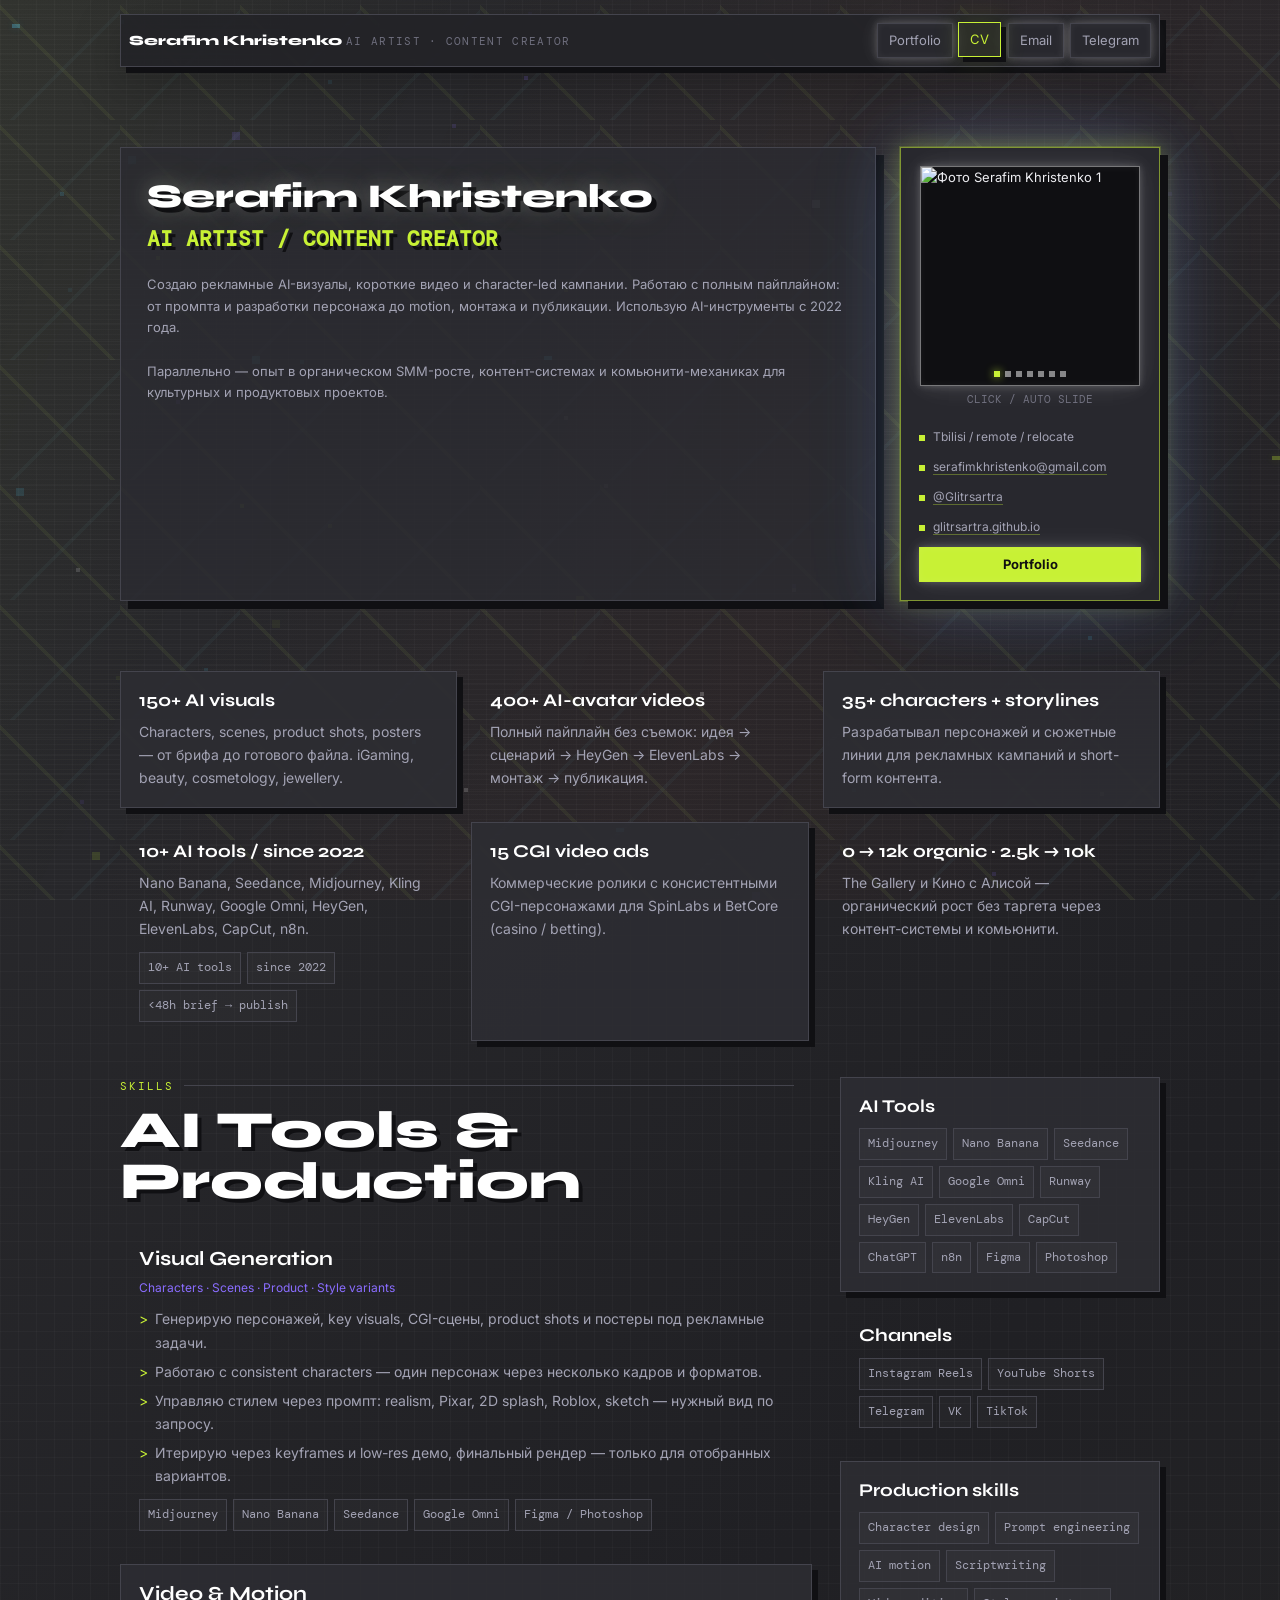
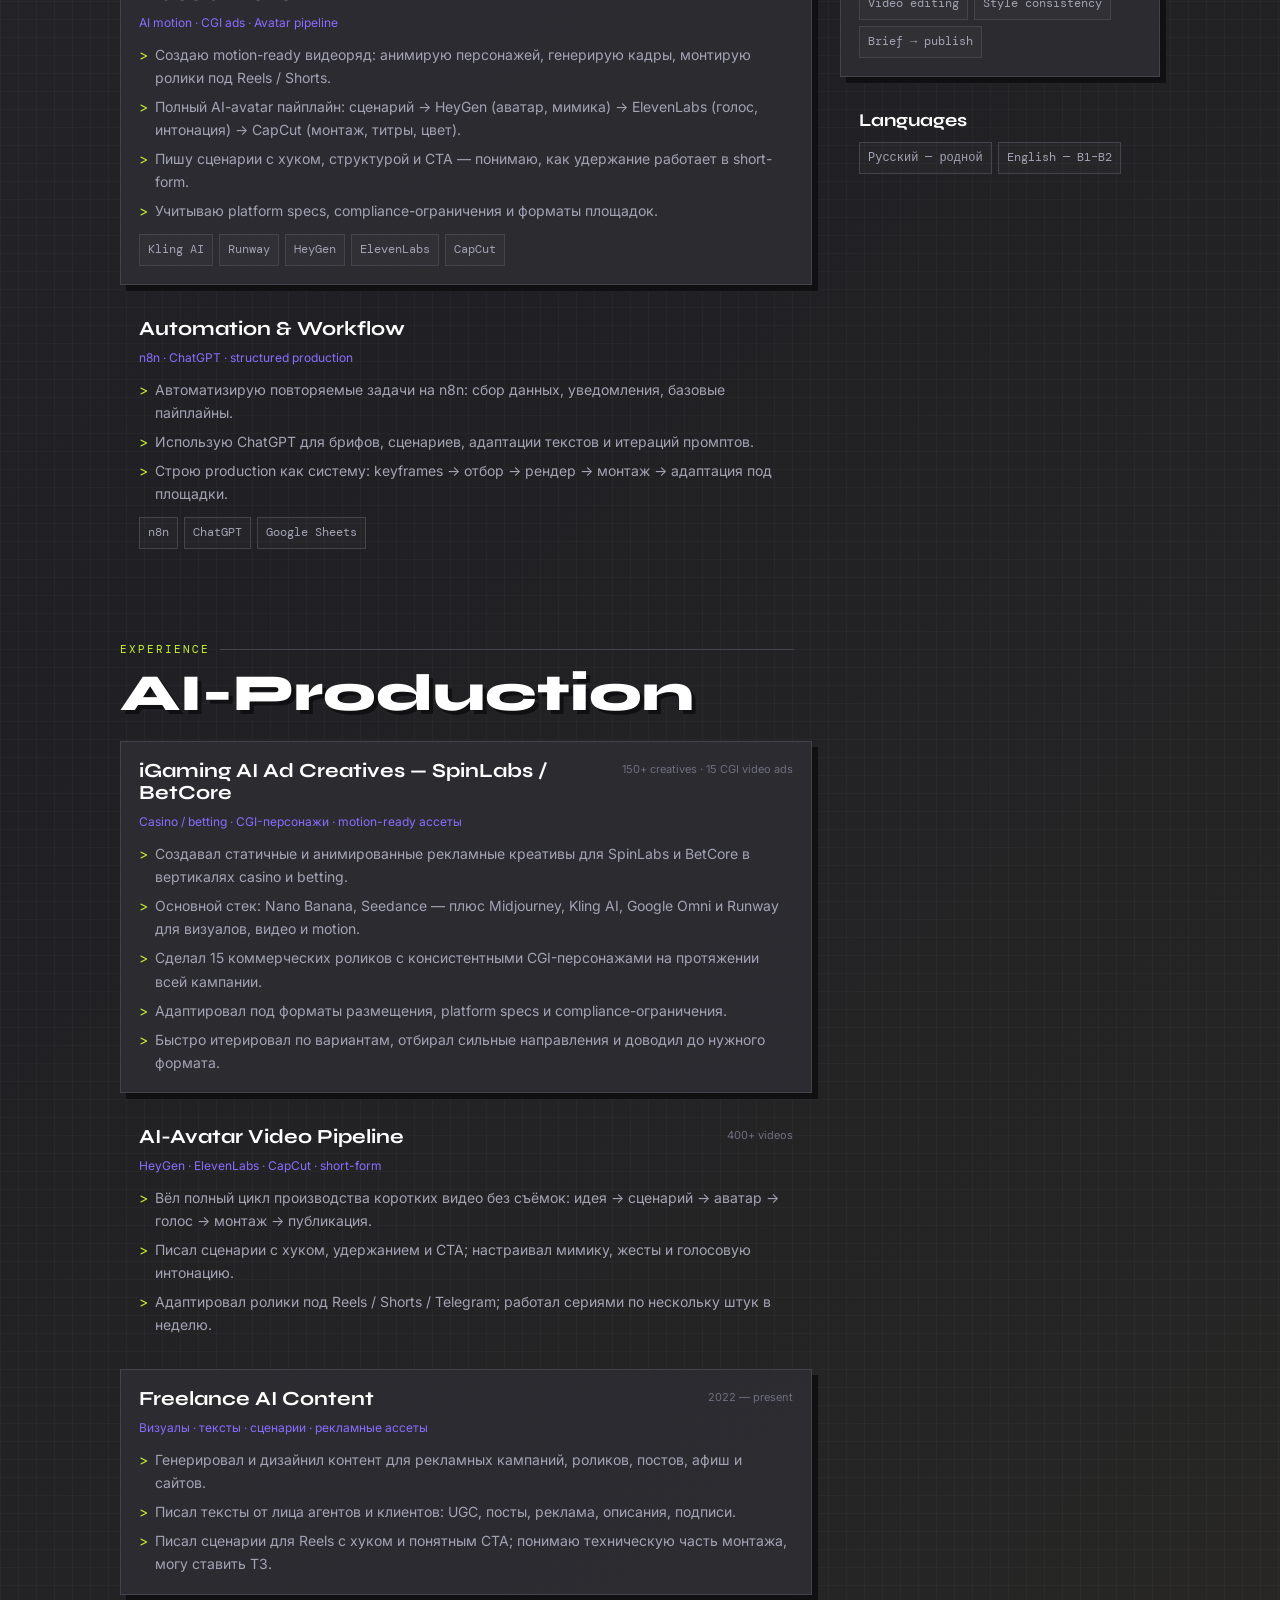
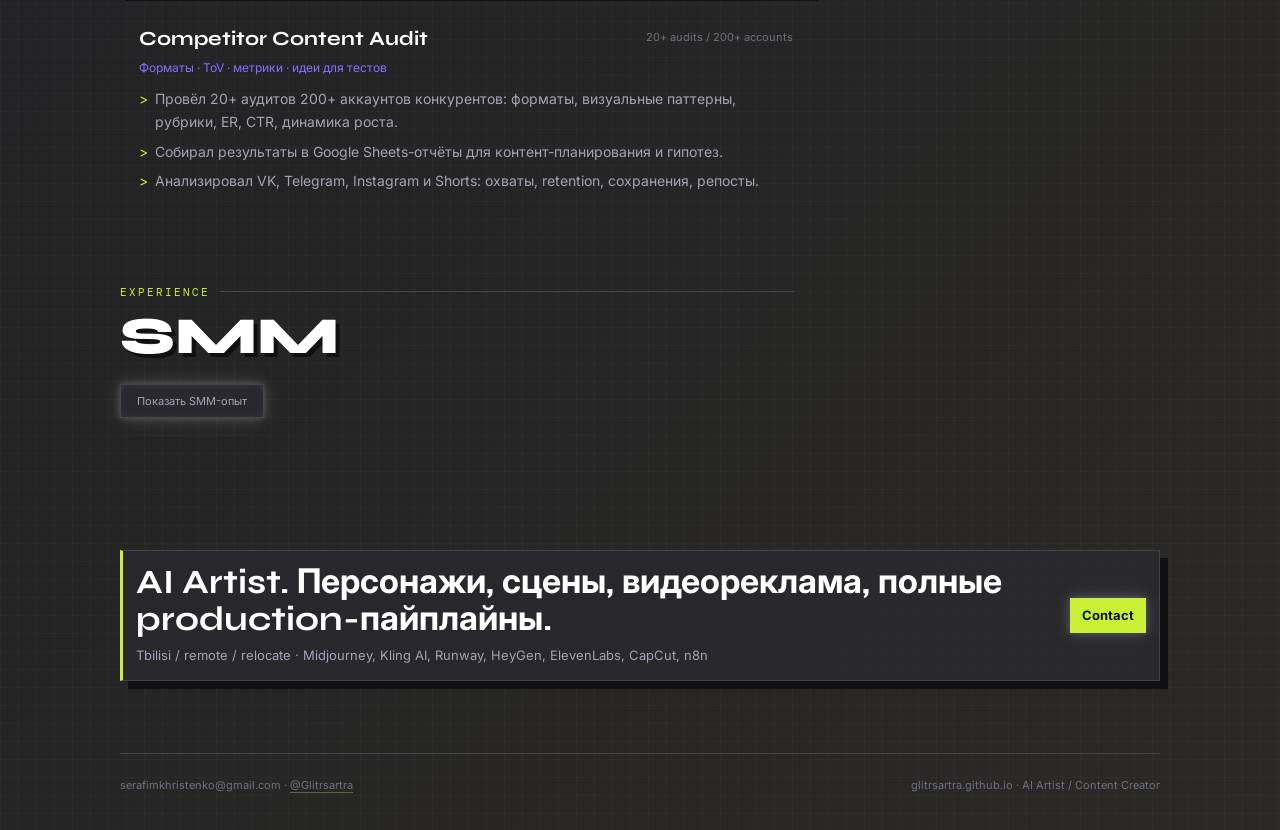
==== cv.html @ 5ac4917e "CV restructure: AI Artist first, AI skills block, production experience expanded, SMM in spoiler, si" ====
<!doctype html>
<html lang="ru">
<head>
  <meta charset="utf-8">
  <meta name="viewport" content="width=device-width, initial-scale=1">
  <title>Serafim Khristenko — AI Artist & Content Creator CV</title>
  <link rel="preconnect" href="https://fonts.googleapis.com">
  <link rel="preconnect" href="https://fonts.gstatic.com" crossorigin>
  <link href="https://fonts.googleapis.com/css2?family=DM+Mono:wght@400;500&family=Inter:wght@400;500;600;700&family=Syne:wght@700;800&display=swap" rel="stylesheet">
  <link rel="stylesheet" href="styles.css?v=ai-creative-gallery">
</head>
<body>
  <canvas class="pixel-canvas" aria-hidden="true"></canvas>

  <header class="topbar shell">
    <a class="brand" href="index.html?fresh=ai-creative-gallery" aria-label="Back to portfolio">
      <span class="brand-text">
        <span class="brand-name">Serafim Khristenko</span>
        <span class="brand-role">AI Artist · Content Creator</span>
      </span>
    </a>
    <nav class="nav" aria-label="Primary navigation">
      <a href="index.html?fresh=ai-creative-gallery">Portfolio</a>
      <a class="active" href="cv.html?fresh=ai-creative-gallery">CV</a>
      <a href="mailto:serafimkhristenko@gmail.com">Email</a>
      <a href="https://t.me/Glitrsartra">Telegram</a>
    </nav>
  </header>

  <main class="shell">

    <!-- HERO -->
    <section class="cv-hero">
      <div class="cv-title">
        <h1 class="glow-name" data-glow-name>Serafim Khristenko</h1>
        <h2 class="cv-role-heading">AI Artist / Content Creator</h2>
        <p>
          Создаю рекламные AI-визуалы, короткие видео и character-led кампании. Работаю с полным пайплайном: от промпта и разработки персонажа до motion, монтажа и публикации. Использую AI-инструменты с 2022 года.
        </p>
        <p>
          Параллельно — опыт в органическом SMM-росте, контент-системах и комьюнити-механиках для культурных и продуктовых проектов.
        </p>
      </div>
      <aside class="cv-contact">
        <div class="cv-photo-block">
          <div class="photo-slider cv-photo-slider" data-photo-slider aria-label="Фотографии Serafim Khristenko">
            <img class="active" src="assets/profile_photo_01.webp" alt="Фото Serafim Khristenko 1">
            <img src="assets/profile_photo_02.webp" alt="Фото Serafim Khristenko 2">
            <img src="assets/profile_photo_03.webp" alt="Фото Serafim Khristenko 3">
            <img src="assets/profile_photo_04.webp" alt="Фото Serafim Khristenko 4">
            <img src="assets/profile_photo_05.webp" alt="Фото Serafim Khristenko 5">
            <img src="assets/profile_photo_06.webp" alt="Фото Serafim Khristenko 6">
            <img src="assets/profile_photo_07.webp" alt="Фото Serafim Khristenko 7">
            <div class="photo-dots" aria-hidden="true">
              <button class="photo-dot active" type="button" aria-label="Фото 1"></button>
              <button class="photo-dot" type="button" aria-label="Фото 2"></button>
              <button class="photo-dot" type="button" aria-label="Фото 3"></button>
              <button class="photo-dot" type="button" aria-label="Фото 4"></button>
              <button class="photo-dot" type="button" aria-label="Фото 5"></button>
              <button class="photo-dot" type="button" aria-label="Фото 6"></button>
              <button class="photo-dot" type="button" aria-label="Фото 7"></button>
            </div>
          </div>
          <div class="photo-hint">click / auto slide</div>
        </div>
        <div class="contact-line">Tbilisi / remote / relocate</div>
        <div class="contact-line"><a href="mailto:serafimkhristenko@gmail.com">serafimkhristenko@gmail.com</a></div>
        <div class="contact-line"><a href="https://t.me/Glitrsartra">@Glitrsartra</a></div>
        <div class="contact-line"><a href="https://glitrsartra.github.io">glitrsartra.github.io</a></div>
        <a class="pixel-button primary" href="index.html?fresh=ai-creative-gallery">Portfolio</a>
      </aside>
    </section>

    <!-- METRICS GRID — переориентированы на production -->
    <section class="section">
      <div class="cv-grid">
        <div class="cv-card">
          <strong>150+ AI visuals</strong>
          <p>Characters, scenes, product shots, posters — от брифа до готового файла. iGaming, beauty, cosmetology, jewellery.</p>
        </div>
        <div class="cv-card cv-card--flat">
          <strong>400+ AI-avatar videos</strong>
          <p>Полный пайплайн без съемок: идея → сценарий → HeyGen → ElevenLabs → монтаж → публикация.</p>
        </div>
        <div class="cv-card">
          <strong>35+ characters + storylines</strong>
          <p>Разрабатывал персонажей и сюжетные линии для рекламных кампаний и short-form контента.</p>
        </div>
        <div class="cv-card cv-card--flat">
          <strong>10+ AI tools / since 2022</strong>
          <p>Nano Banana, Seedance, Midjourney, Kling AI, Runway, Google Omni, HeyGen, ElevenLabs, CapCut, n8n.</p>
          <div class="pill-list meme-chip-list">
            <span class="pill">10+ AI tools</span>
            <span class="pill">since 2022</span>
            <span class="pill">&lt;48h brief → publish</span>
          </div>
        </div>
        <div class="cv-card">
          <strong>15 CGI video ads</strong>
          <p>Коммерческие ролики с консистентными CGI-персонажами для SpinLabs и BetCore (casino / betting).</p>
        </div>
        <div class="cv-card cv-card--flat">
          <strong>0 → 12k organic · 2.5k → 10k</strong>
          <p>The Gallery и Кино с Алисой — органический рост без таргета через контент-системы и комьюнити.</p>
        </div>
      </div>
    </section>

    <div class="cv-layout">
      <div>

        <!-- ═══════════════════════════════════════
             AI SKILLS & TOOLS — первый блок
        ═══════════════════════════════════════ -->
        <section class="section" style="padding-top:0">
          <div class="section-head">
            <div>
              <div class="section-kicker section-kicker--large">Skills</div>
              <h2>AI Tools & Production</h2>
            </div>
          </div>
          <div class="experience-list">
            <article class="experience-item experience-item--flat">
              <div class="experience-top">
                <h3>Visual Generation</h3>
              </div>
              <div class="company">Characters · Scenes · Product · Style variants</div>
              <ul>
                <li>Генерирую персонажей, key visuals, CGI-сцены, product shots и постеры под рекламные задачи.</li>
                <li>Работаю с consistent characters — один персонаж через несколько кадров и форматов.</li>
                <li>Управляю стилем через промпт: realism, Pixar, 2D splash, Roblox, sketch — нужный вид по запросу.</li>
                <li>Итерирую через keyframes и low-res демо, финальный рендер — только для отобранных вариантов.</li>
              </ul>
              <div class="pill-list" style="margin-top:12px">
                <span class="pill">Midjourney</span>
                <span class="pill">Nano Banana</span>
                <span class="pill">Seedance</span>
                <span class="pill">Google Omni</span>
                <span class="pill">Figma / Photoshop</span>
              </div>
            </article>

            <article class="experience-item">
              <div class="experience-top">
                <h3>Video & Motion</h3>
              </div>
              <div class="company">AI motion · CGI ads · Avatar pipeline</div>
              <ul>
                <li>Создаю motion-ready видеоряд: анимирую персонажей, генерирую кадры, монтирую ролики под Reels / Shorts.</li>
                <li>Полный AI-avatar пайплайн: сценарий → HeyGen (аватар, мимика) → ElevenLabs (голос, интонация) → CapCut (монтаж, титры, цвет).</li>
                <li>Пишу сценарии с хуком, структурой и CTA — понимаю, как удержание работает в short-form.</li>
                <li>Учитываю platform specs, compliance-ограничения и форматы площадок.</li>
              </ul>
              <div class="pill-list" style="margin-top:12px">
                <span class="pill">Kling AI</span>
                <span class="pill">Runway</span>
                <span class="pill">HeyGen</span>
                <span class="pill">ElevenLabs</span>
                <span class="pill">CapCut</span>
              </div>
            </article>

            <article class="experience-item experience-item--flat">
              <div class="experience-top">
                <h3>Automation & Workflow</h3>
              </div>
              <div class="company">n8n · ChatGPT · structured production</div>
              <ul>
                <li>Автоматизирую повторяемые задачи на n8n: сбор данных, уведомления, базовые пайплайны.</li>
                <li>Использую ChatGPT для брифов, сценариев, адаптации текстов и итераций промптов.</li>
                <li>Строю production как систему: keyframes → отбор → рендер → монтаж → адаптация под площадки.</li>
              </ul>
              <div class="pill-list" style="margin-top:12px">
                <span class="pill">n8n</span>
                <span class="pill">ChatGPT</span>
                <span class="pill">Google Sheets</span>
              </div>
            </article>
          </div>
        </section>

        <!-- ═══════════════════════════════════════
             AI-PRODUCTION EXPERIENCE
        ═══════════════════════════════════════ -->
        <section class="section">
          <div class="section-head">
            <div>
              <div class="section-kicker section-kicker--large">Experience</div>
              <h2>AI-Production</h2>
            </div>
          </div>

          <div class="experience-list">
            <article class="experience-item">
              <div class="experience-top">
                <h3>iGaming AI Ad Creatives — SpinLabs / BetCore</h3>
                <span class="period">150+ creatives · 15 CGI video ads</span>
              </div>
              <div class="company">Casino / betting · CGI-персонажи · motion-ready ассеты</div>
              <ul>
                <li>Создавал статичные и анимированные рекламные креативы для SpinLabs и BetCore в вертикалях casino и betting.</li>
                <li>Основной стек: Nano Banana, Seedance — плюс Midjourney, Kling AI, Google Omni и Runway для визуалов, видео и motion.</li>
                <li>Сделал 15 коммерческих роликов с консистентными CGI-персонажами на протяжении всей кампании.</li>
                <li>Адаптировал под форматы размещения, platform specs и compliance-ограничения.</li>
                <li>Быстро итерировал по вариантам, отбирал сильные направления и доводил до нужного формата.</li>
              </ul>
            </article>

            <article class="experience-item experience-item--flat">
              <div class="experience-top">
                <h3>AI-Avatar Video Pipeline</h3>
                <span class="period">400+ videos</span>
              </div>
              <div class="company">HeyGen · ElevenLabs · CapCut · short-form</div>
              <ul>
                <li>Вёл полный цикл производства коротких видео без съёмок: идея → сценарий → аватар → голос → монтаж → публикация.</li>
                <li>Писал сценарии с хуком, удержанием и CTA; настраивал мимику, жесты и голосовую интонацию.</li>
                <li>Адаптировал ролики под Reels / Shorts / Telegram; работал сериями по нескольку штук в неделю.</li>
              </ul>
            </article>

            <article class="experience-item">
              <div class="experience-top">
                <h3>Freelance AI Content</h3>
                <span class="period">2022 — present</span>
              </div>
              <div class="company">Визуалы · тексты · сценарии · рекламные ассеты</div>
              <ul>
                <li>Генерировал и дизайнил контент для рекламных кампаний, роликов, постов, афиш и сайтов.</li>
                <li>Писал тексты от лица агентов и клиентов: UGC, посты, реклама, описания, подписи.</li>
                <li>Писал сценарии для Reels с хуком и понятным CTA; понимаю техническую часть монтажа, могу ставить ТЗ.</li>
              </ul>
            </article>

            <article class="experience-item experience-item--flat">
              <div class="experience-top">
                <h3>Competitor Content Audit</h3>
                <span class="period">20+ audits / 200+ accounts</span>
              </div>
              <div class="company">Форматы · ToV · метрики · идеи для тестов</div>
              <ul>
                <li>Провёл 20+ аудитов 200+ аккаунтов конкурентов: форматы, визуальные паттерны, рубрики, ER, CTR, динамика роста.</li>
                <li>Собирал результаты в Google Sheets-отчёты для контент-планирования и гипотез.</li>
                <li>Анализировал VK, Telegram, Instagram и Shorts: охваты, retention, сохранения, репосты.</li>
              </ul>
            </article>
          </div>
        </section>

        <!-- ═══════════════════════════════════════
             SMM EXPERIENCE — спойлер
        ═══════════════════════════════════════ -->
        <section class="section">
          <div class="section-head">
            <div>
              <div class="section-kicker section-kicker--large">Experience</div>
              <h2>SMM</h2>
            </div>
          </div>

          <div class="smm-spoiler" data-smm-spoiler>
            <div class="smm-spoiler-body" data-smm-body>
              <div class="experience-list">

                <article class="experience-item experience-item--flat">
                  <div class="experience-top">
                    <h3>The Gallery — Instagram SMM</h3>
                    <span class="period">2024–2026</span>
                  </div>
                  <div class="company">Independent media · artist-support platform</div>
                  <ul>
                    <li>Органический рост с 0 до 12 000 подписчиков; top posts 23k–47k просмотров.</li>
                    <li>Рубрики, open calls, коллаборации, монетизация через submissions, офлайн popup 400+ человек.</li>
                  </ul>
                </article>

                <article class="experience-item">
                  <div class="experience-top">
                    <h3>Кино с Алисой — Telegram + Instagram</h3>
                    <span class="period">2025–2026</span>
                  </div>
                  <div class="company">Online film club · cultural community</div>
                  <ul>
                    <li>Instagram x4: с 2,5k до 10k; коллаборации с «Сеанс», The Blueprint, Beat Film Festival.</li>
                    <li>Продажи 40–100 участников на каждый сезон; поддержка закрытого комьюнити.</li>
                  </ul>
                </article>

                <article class="experience-item experience-item--flat">
                  <div class="experience-top">
                    <h3>Pay Simple — Telegram / VK</h3>
                    <span class="period">2022–2025</span>
                  </div>
                  <div class="company">Subscription service · support communication</div>
                  <ul>
                    <li>1000+ новых пользователей за 3 месяца; упростил FAQ и путь пользователя.</li>
                    <li>Сценарии ответов, рассылки, единый ToV, чат-комьюнити.</li>
                  </ul>
                </article>

                <article class="experience-item">
                  <div class="experience-top">
                    <h3>Мемные паблики — VK / Telegram</h3>
                    <span class="period">2019–2025</span>
                  </div>
                  <div class="company">Editorial meme communities · включая «годнотент»</div>
                  <ul>
                    <li>~10k–30k суммарной аудитории; мониторинг 100+ каналов ежедневно.</li>
                    <li>Вирусные форматы, быстрые инфоповоды, репостная логика.</li>
                  </ul>
                </article>

              </div>
            </div>
            <button class="smm-spoiler-toggle pixel-button" data-smm-toggle aria-expanded="false">Показать SMM-опыт</button>
          </div>
        </section>

      </div>

      <!-- SIDEBAR -->
      <aside class="side-stack">

        <section class="cv-card">
          <strong>AI Tools</strong>
          <div class="pill-list" style="margin-top:12px">
            <span class="pill">Midjourney</span>
            <span class="pill">Nano Banana</span>
            <span class="pill">Seedance</span>
            <span class="pill">Kling AI</span>
            <span class="pill">Google Omni</span>
            <span class="pill">Runway</span>
            <span class="pill">HeyGen</span>
            <span class="pill">ElevenLabs</span>
            <span class="pill">CapCut</span>
            <span class="pill">ChatGPT</span>
            <span class="pill">n8n</span>
            <span class="pill">Figma</span>
            <span class="pill">Photoshop</span>
          </div>
        </section>

        <section class="cv-card cv-card--flat">
          <strong>Channels</strong>
          <div class="pill-list" style="margin-top:12px">
            <span class="pill">Instagram Reels</span>
            <span class="pill">YouTube Shorts</span>
            <span class="pill">Telegram</span>
            <span class="pill">VK</span>
            <span class="pill">TikTok</span>
          </div>
        </section>

        <section class="cv-card">
          <strong>Production skills</strong>
          <div class="pill-list" style="margin-top:12px">
            <span class="pill">Character design</span>
            <span class="pill">Prompt engineering</span>
            <span class="pill">AI motion</span>
            <span class="pill">Scriptwriting</span>
            <span class="pill">Video editing</span>
            <span class="pill">Style consistency</span>
            <span class="pill">Brief → publish</span>
          </div>
        </section>

        <section class="cv-card cv-card--flat">
          <strong>Languages</strong>
          <div class="pill-list" style="margin-top:12px">
            <span class="pill">Русский — родной</span>
            <span class="pill">English — B1–B2</span>
          </div>
        </section>

      </aside>
    </div>

    <section class="cta-band">
      <div>
        <strong>AI Artist. Персонажи, сцены, видеореклама, полные production-пайплайны.</strong>
        <span>Tbilisi / remote / relocate · Midjourney, Kling AI, Runway, HeyGen, ElevenLabs, CapCut, n8n</span>
      </div>
      <a class="pixel-button primary" href="mailto:serafimkhristenko@gmail.com">Contact</a>
    </section>
  </main>

  <footer class="footer shell">
    <span>serafimkhristenko@gmail.com · <a href="https://t.me/Glitrsartra">@Glitrsartra</a></span>
    <span>glitrsartra.github.io · AI Artist / Content Creator</span>
  </footer>

  <script src="portfolio.js?v=ai-creative-gallery"></script>
  <script src="element-picker.js?v=1"></script>
</body>
</html>
---- styles.css ----
:root {
  --bg: #262629;
  --bg-deep: #17171a;
  --surface: #303035;
  --surface-2: #28282e;
  --surface-3: #202024;
  --line: #44444d;
  --line-soft: rgba(255, 255, 255, 0.09);
  --text: #ededf1;
  --muted: #a3a3b4;
  --quiet: #6f6f7e;
  --acid: #c8f135;
  --violet: #8a6dff;
  --coral: #ff654a;
  --cyan: #58d7ff;
  --amber: #ffd166;
  --shadow: #101013;
  --cursor-pixel: url("assets/cursor-user-stretched.webp") 1 1, auto;
  --cursor-pixel-active: url("assets/cursor-user-stretched-active.png?v=green-hover") 4 5, pointer;
}

* {
  box-sizing: border-box;
}

html {
  scroll-behavior: smooth;
  cursor: var(--cursor-pixel);
}

body {
  margin: 0;
  min-height: 100vh;
  background:
    linear-gradient(90deg, rgba(255, 255, 255, 0.025) 1px, transparent 1px) 0 0 / 18px 18px,
    linear-gradient(0deg, rgba(255, 255, 255, 0.022) 1px, transparent 1px) 0 0 / 18px 18px,
    linear-gradient(135deg, #2c2c2f 0%, #202024 44%, #2a2926 100%);
  color: var(--text);
  font-family: Inter, system-ui, sans-serif;
  font-size: 14px;
  line-height: 1.65;
  overflow-x: hidden;
  cursor: var(--cursor-pixel);
}

body::before {
  content: "";
  position: fixed;
  inset: 0;
  z-index: -2;
  pointer-events: none;
  background:
    repeating-linear-gradient(0deg, rgba(255,255,255,0.018) 0 1px, transparent 1px 5px),
    linear-gradient(115deg, rgba(200, 241, 53, 0.04), transparent 28%, rgba(255, 101, 74, 0.035) 62%, transparent);
}

body::after {
  content: "";
  position: fixed;
  inset: 0;
  z-index: -1;
  pointer-events: none;
  opacity: 0.34;
  background-image:
    linear-gradient(45deg, transparent 0 46%, rgba(200,241,53,.16) 46% 48%, transparent 48% 100%),
    linear-gradient(-45deg, transparent 0 44%, rgba(88,215,255,.1) 44% 46%, transparent 46% 100%);
  background-size: 120px 120px;
  mix-blend-mode: screen;
}

a {
  color: inherit;
}

button,
a {
  -webkit-tap-highlight-color: transparent;
  cursor: var(--cursor-pixel);
}

button {
  font: inherit;
}

img {
  display: block;
  max-width: 100%;
}

.media-placeholder,
.fan-placeholder,
.work-placeholder,
.project-placeholder,
.lightbox-placeholder {
  display: block;
  position: relative;
  width: 100%;
  height: 100%;
  min-height: inherit;
  overflow: hidden;
  background:
    linear-gradient(90deg, rgba(255, 255, 255, 0.055) 1px, transparent 1px) 0 0 / 18px 18px,
    linear-gradient(0deg, rgba(255, 255, 255, 0.045) 1px, transparent 1px) 0 0 / 18px 18px,
    linear-gradient(135deg, #82828b 0%, #5e5e67 48%, #44444d 100%);
  box-shadow: inset 0 0 0 1px rgba(255, 255, 255, 0.08);
}

.media-placeholder::after,
.fan-placeholder::after,
.work-placeholder::after,
.project-placeholder::after,
.lightbox-placeholder::after {
  content: "";
  position: absolute;
  inset: 0;
  background:
    linear-gradient(135deg, rgba(255, 255, 255, 0.16), transparent 36%),
    repeating-linear-gradient(0deg, transparent 0 6px, rgba(0, 0, 0, 0.08) 6px 7px);
  mix-blend-mode: overlay;
}

.pixel-canvas {
  position: fixed;
  inset: 0;
  z-index: 0;
  opacity: 0.4;
  pointer-events: none;
  image-rendering: pixelated;
}

.topbar,
main,
.footer {
  position: relative;
  z-index: 1;
}

.shell {
  width: min(1180px, calc(100% - 32px));
  margin: 0 auto;
}

.topbar {
  position: sticky;
  top: 10px;
  z-index: 30;
  display: grid;
  grid-template-columns: 1fr auto;
  align-items: center;
  gap: 18px;
  margin: 14px auto 0;
  padding: 10px;
  background: rgba(35, 35, 39, 0.88);
  border: 1px solid var(--line);
  box-shadow: 6px 6px 0 var(--shadow), 0 18px 50px rgba(0, 0, 0, 0.22);
  backdrop-filter: blur(18px);
}

.brand {
  display: flex;
  align-items: center;
  gap: 12px;
  min-width: 0;
  text-decoration: none;
}

.brand-mark {
  width: 28px;
  height: 28px;
  flex: 0 0 auto;
  background:
    linear-gradient(90deg, var(--acid) 0 33%, transparent 33% 66%, var(--coral) 66%),
    linear-gradient(0deg, transparent 0 33%, var(--cyan) 33% 66%, transparent 66%);
  border: 1px solid #0e0e10;
  box-shadow: 4px 4px 0 #0e0e10;
  image-rendering: pixelated;
}

.brand-text {
  min-width: 0;
}

.brand-name {
  position: relative;
  color: #fff;
  font-family: "Syne", Inter, system-ui, sans-serif;
  font-size: 15px;
  font-weight: 800;
  line-height: 1.1;
  overflow: visible;
  text-overflow: ellipsis;
  white-space: nowrap;
  transition: color 220ms ease, text-shadow 220ms ease;
}

.brand-name::after {
  content: "";
  position: absolute;
  left: 0;
  bottom: -2px;
  width: 100%;
  height: 1px;
  background: var(--acid);
  transform: scaleX(0);
  transform-origin: left;
  transition: transform 300ms cubic-bezier(0.22, 1, 0.36, 1);
}

.brand:hover .brand-name {
  color: var(--acid);
  text-shadow: 0 0 18px rgba(200, 241, 53, 0.5), 0 0 44px rgba(200, 241, 53, 0.2);
}

.brand:hover .brand-name::after {
  transform: scaleX(1);
}

.brand:hover .brand-role {
  color: rgba(200, 241, 53, 0.5);
}

.brand-role {
  color: var(--quiet);
  font-family: "DM Mono", "SFMono-Regular", Consolas, monospace;
  font-size: 11px;
  letter-spacing: 0.12em;
  text-transform: uppercase;
  overflow: hidden;
  text-overflow: ellipsis;
  white-space: nowrap;
  transition: color 220ms ease;
}

.nav {
  display: flex;
  justify-content: flex-end;
  flex-wrap: wrap;
  gap: 6px;
}

.nav a,
.pixel-button {
  display: inline-flex;
  align-items: center;
  justify-content: center;
  min-height: 34px;
  padding: 8px 13px;
  color: var(--muted);
  background: var(--surface-2);
  border: 1px solid var(--line);
  border-radius: 0;
  box-shadow: 3px 3px 0 var(--shadow);
  text-decoration: none;
  cursor: pointer;
  transition: transform 160ms ease, color 160ms ease, border-color 160ms ease, background 160ms ease, box-shadow 160ms ease;
}

.nav a:hover,
.pixel-button:hover,
.nav a.active {
  color: var(--acid);
  border-color: var(--acid);
  background: rgba(200, 241, 53, 0.06);
  transform: translate(-1px, -1px);
  box-shadow: 5px 5px 0 var(--shadow), 0 0 28px rgba(200, 241, 53, 0.14);
}

.hero {
  display: grid;
  grid-template-columns: minmax(0, 0.92fr) minmax(420px, 1.08fr);
  gap: 28px;
  align-items: stretch;
  min-height: calc(100vh - 92px);
  padding: 58px 0 34px;
}

.hero-copy {
  display: flex;
  flex-direction: column;
  justify-content: space-between;
  gap: 26px;
  min-width: 0;
}

.tagline {
  display: inline-flex;
  width: fit-content;
  align-items: center;
  gap: 8px;
  margin-bottom: 18px;
  padding: 4px 10px;
  color: var(--acid);
  border: 1px solid var(--acid);
  box-shadow: 3px 3px 0 rgba(0, 0, 0, 0.35);
  font-family: "DM Mono", "SFMono-Regular", Consolas, monospace;
  font-size: 11px;
  letter-spacing: 0.16em;
  text-transform: uppercase;
}

.tagline::before {
  content: "";
  width: 6px;
  height: 6px;
  background: currentColor;
  box-shadow: 8px 0 0 var(--coral), 16px 0 0 var(--cyan);
}

h1,
h2,
h3 {
  margin: 0;
  font-family: "Syne", Inter, system-ui, sans-serif;
  color: #fff;
  line-height: 0.98;
  letter-spacing: 0;
}

h1 {
  max-width: 680px;
  font-size: clamp(48px, 6.2vw, 88px);
  font-weight: 800;
  text-shadow: 5px 5px 0 #0f0f12, 0 0 44px rgba(200, 241, 53, 0.1);
}

.hero-profile {
  display: flex;
  align-items: flex-start;
  margin-bottom: 24px;
}

.hero-profile-photo {
  width: 96px;
  height: 96px;
  object-fit: cover;
  object-position: center top;
  border: 2px solid var(--line);
  box-shadow: 4px 4px 0 var(--shadow);
  flex: 0 0 auto;
  filter: grayscale(15%);
}

.hero-copy p {
  max-width: 610px;
  margin: 20px 0 0;
  color: var(--muted);
  font-size: 14px;
}

.hero-actions {
  display: flex;
  flex-wrap: wrap;
  gap: 10px;
  margin-top: 36px;
}

.pixel-button.primary {
  color: #111;
  background: var(--acid);
  border-color: var(--acid);
  font-weight: 700;
}

.pixel-button.primary:hover {
  color: #111;
  background: #d6ff49;
}

.metrics {
  display: grid;
  grid-template-columns: repeat(4, minmax(0, 1fr));
  gap: 1px;
  border: 1px solid var(--line);
  background: var(--line);
  box-shadow: 6px 6px 0 var(--shadow);
}

.metric {
  min-width: 0;
  padding: 15px 12px;
  background: var(--surface-2);
}

.metric-value {
  display: block;
  color: var(--acid);
  font-family: "DM Mono", "SFMono-Regular", Consolas, monospace;
  font-size: clamp(28px, 4.5vw, 34px);
  font-weight: 500;
  line-height: 1;
}

.metric-label {
  display: block;
  margin-top: 7px;
  color: var(--quiet);
  font-family: "DM Mono", "SFMono-Regular", Consolas, monospace;
  font-size: 11px;
  letter-spacing: 0.1em;
  text-transform: uppercase;
}

.hero-panel {
  position: relative;
  display: grid;
  min-width: 0;
  background: var(--surface);
  border: 1px solid var(--line);
  box-shadow: 10px 10px 0 var(--shadow), 0 0 70px rgba(138, 109, 255, 0.11);
  transform: perspective(900px) rotateY(-3deg) rotateX(1.5deg);
}

.hero-panel::before {
  content: "";
  position: absolute;
  inset: 10px -10px -10px 10px;
  z-index: -1;
  border-right: 1px solid #111;
  border-bottom: 1px solid #111;
  background:
    linear-gradient(135deg, rgba(200, 241, 53, 0.22), rgba(88, 215, 255, 0.08) 42%, rgba(255, 101, 74, 0.18));
}

.hero-panel .media-placeholder {
  width: 100%;
  height: 100%;
  min-height: 430px;
}

.hero-collage {
  position: relative;
  display: grid;
  grid-template-columns: repeat(6, minmax(0, 1fr));
  grid-auto-rows: 46px;
  gap: 8px;
  align-content: start;
  width: 100%;
  min-height: 540px;
  padding: 10px 10px 112px;
  overflow: hidden;
  isolation: isolate;
  background:
    radial-gradient(circle at 16% 18%, rgba(200, 241, 53, 0.24), transparent 26%),
    radial-gradient(circle at 80% 12%, rgba(88, 215, 255, 0.2), transparent 28%),
    radial-gradient(circle at 70% 78%, rgba(255, 101, 74, 0.22), transparent 28%),
    linear-gradient(135deg, #17171b 0%, #22222a 52%, #101015 100%);
}

.hero-collage::before {
  content: "";
  position: absolute;
  inset: 0;
  z-index: 20;
  pointer-events: none;
  background:
    linear-gradient(90deg, rgba(255, 255, 255, 0.08) 1px, transparent 1px) 0 0 / 22px 22px,
    linear-gradient(0deg, rgba(255, 255, 255, 0.055) 1px, transparent 1px) 0 0 / 22px 22px,
    repeating-linear-gradient(0deg, rgba(255, 255, 255, 0.05) 0 1px, transparent 1px 5px);
  mix-blend-mode: screen;
  opacity: 0.52;
}

.hero-collage::after {
  content: "";
  position: absolute;
  inset: 40% 0 0;
  z-index: 19;
  pointer-events: none;
  background: linear-gradient(180deg, transparent, rgba(10, 10, 12, 0.78));
}

.hero-collage-item {
  --tilt: rotate(0deg);
  position: relative;
  z-index: 2;
  width: auto;
  height: auto;
  min-width: 0;
  min-height: 0;
  padding: 0;
  overflow: hidden;
  color: inherit;
  background: var(--surface-2);
  border: 1px solid var(--line);
  border-radius: 6px;
  box-shadow: 7px 7px 0 rgba(0, 0, 0, 0.55), 0 0 34px rgba(255, 255, 255, 0.08);
  cursor: zoom-in;
  transform: var(--tilt);
  transform-origin: center;
  transition: transform 180ms ease, box-shadow 180ms ease, z-index 180ms ease;
}

.hero-collage-item:hover,
.hero-collage-item:focus-visible {
  z-index: 30;
  box-shadow: 10px 10px 0 rgba(0, 0, 0, 0.6), 0 0 44px rgba(255, 255, 255, 0.16);
  transform: var(--tilt) translateY(-4px) scale(1.03);
}

.hero-collage-item:focus-visible {
  outline: 2px solid var(--acid);
  outline-offset: 3px;
}

.hero-collage-item img {
  width: 100%;
  height: 100%;
  object-fit: cover;
  filter: saturate(1.08) contrast(1.04);
}

.hero-board-a {
  --tilt: rotate(-4deg);
  grid-column: span 2;
  grid-row: span 3;
  z-index: 1;
  align-self: start;
  justify-self: center;
  width: 310px;
  aspect-ratio: 1031 / 1280;
  background: #111317;
}

.hero-board-a img {
  object-fit: contain;
}

.hero-board-b {
  --tilt: rotate(2deg);
  grid-column: span 2;
  grid-row: span 3;
  z-index: 1;
  translate: -20px 0;
}

.hero-board-c {
  --tilt: rotate(-2deg);
  grid-column: span 1;
  grid-row: span 2;
  z-index: 13;
  align-self: start;
  justify-self: center;
  width: 176px;
  aspect-ratio: 859 / 1280;
  background: #111317;
  translate: -42px -8px;
}

.hero-board-d {
  --tilt: rotate(3deg);
  grid-column: span 1;
  grid-row: span 2;
  z-index: 14;
  align-self: start;
  justify-self: center;
  width: 176px;
  aspect-ratio: 964 / 1280;
  background: #111317;
  translate: -8px 16px;
}

.hero-board-c img,
.hero-board-d img {
  object-fit: contain;
}

.hero-board-e {
  --tilt: rotate(-1deg);
  grid-column: span 1;
  grid-row: span 2;
  z-index: 12;
  align-self: center;
  justify-self: center;
  width: 180px;
  aspect-ratio: 1031 / 1280;
  background: #111317;
  translate: -230px 230px;
}

.hero-board-e img {
  object-fit: contain;
}

.hero-board-f {
  --tilt: rotate(4deg);
  grid-column: span 1;
  grid-row: span 2;
  z-index: 13;
  align-self: start;
  justify-self: center;
  width: 184px;
  aspect-ratio: 1;
  background: #111317;
  translate: -230px 230px;
}

.hero-board-f img {
  object-fit: contain;
}

.hero-board-g {
  --tilt: rotate(-3deg);
  grid-column: span 2;
  grid-row: span 2;
  z-index: 20;
  align-self: center;
  justify-self: center;
  width: 64%;
  aspect-ratio: 859 / 1280;
  background: #111317;
}

.hero-board-g img {
  object-fit: contain;
}

.hero-board-h {
  --tilt: rotate(2deg);
  grid-column: span 1;
  grid-row: span 2;
}

.hero-board-i {
  --tilt: rotate(-2deg);
  grid-column: span 2;
  grid-row: span 2;
  z-index: 15;
  translate: -10px 0;
}

.hero-board-j,
.hero-board-k,
.hero-board-l,
.hero-board-m,
.hero-board-n,
.hero-board-o,
.hero-board-p,
.hero-board-q,
.hero-board-r {
  grid-column: span 1;
  grid-row: span 2;
}

.hero-board-j {
  --tilt: rotate(3deg);
}

.hero-board-k {
  --tilt: rotate(-4deg);
  translate: -40px 30px;
}

.hero-board-l {
  --tilt: rotate(2deg);
  grid-column: span 2;
}

.hero-board-m {
  --tilt: rotate(-1deg);
}

.hero-board-n {
  --tilt: rotate(4deg);
}

.hero-board-o {
  --tilt: rotate(-3deg);
}

.hero-board-p {
  --tilt: rotate(2deg);
}

.hero-board-q {
  --tilt: rotate(-2deg);
}

.hero-board-r {
  --tilt: rotate(3deg);
}

.hero-board-s,
.hero-board-t,
.hero-board-u,
.hero-board-v,
.hero-board-w,
.hero-board-x,
.hero-board-y,
.hero-board-z,
.hero-board-aa,
.hero-board-ab {
  z-index: 8;
}

.hero-board-s {
  --tilt: rotate(-7deg);
  grid-column: 1 / span 2;
  grid-row: 6 / span 4;
  margin: -12px 18px 18px -12px;
}

.hero-board-t {
  --tilt: rotate(5deg);
  grid-column: 4 / span 3;
  grid-row: 5 / span 3;
  margin: 18px -18px -4px 18px;
  z-index: 7;
}

.hero-board-u {
  --tilt: rotate(-4deg);
  grid-column: 3 / span 2;
  grid-row: 8 / span 3;
  margin: -16px 8px 8px -8px;
  z-index: 9;
  translate: 0 100px;
}

.hero-board-v {
  --tilt: rotate(6deg);
  grid-column: 5 / span 2;
  grid-row: 8 / span 3;
  margin: -18px -8px 12px 24px;
  z-index: 10;
}

.hero-board-w {
  --tilt: rotate(-3deg);
  grid-column: 2 / span 2;
  grid-row: 4 / span 3;
  margin: -38px 10px -16px 20px;
  z-index: 11;
}

.hero-board-x {
  --tilt: rotate(4deg);
  grid-column: 1 / span 1;
  grid-row: 10 / span 2;
  margin: -10px 0 16px 8px;
  z-index: 12;
}

.hero-board-y {
  --tilt: rotate(-5deg);
  grid-column: 4 / span 1;
  grid-row: 10 / span 2;
  margin: -12px -6px 20px 6px;
  z-index: 12;
  translate: -290px -30px;
}

.hero-board-z {
  --tilt: rotate(3deg);
  grid-column: 5 / span 1;
  grid-row: 10 / span 2;
  margin: 4px -8px 10px -2px;
  z-index: 12;
  translate: 0 20px;
}

.hero-board-aa {
  --tilt: rotate(-2deg);
  grid-column: 6 / span 1;
  grid-row: 10 / span 2;
  margin: -16px -10px 18px 0;
  z-index: 13;
}

.hero-board-ab {
  --tilt: rotate(4deg);
  grid-column: 5 / span 2;
  grid-row: 10 / span 3;
  margin: 12px -18px -18px 12px;
  z-index: 14;
  translate: 0 80px;
}

.hero-board-ai {
  --tilt: rotate(-3deg);
  grid-column: 5 / span 2;
  grid-row: 6 / span 3;
  margin: -8px -12px 12px 8px;
  z-index: 9;
}

.hero-board-aj {
  --tilt: rotate(4deg);
  grid-column: 5 / span 2;
  grid-row: 6 / span 3;
  margin: 18px -18px -12px 18px;
  z-index: 10;
}

.hero-board-ak {
  --tilt: rotate(-2deg);
  grid-column: 6 / span 1;
  grid-row: 7 / span 2;
  margin: -10px -8px 8px 4px;
  z-index: 11;
}

.hero-board-al {
  --tilt: rotate(3deg);
  grid-column: 5 / span 1;
  grid-row: 8 / span 2;
  margin: -6px 8px 10px -10px;
  z-index: 10;
}

.hero-cover-a {
  --tilt: rotate(-4deg);
  left: 4%;
  top: 6%;
  z-index: 4;
  width: 38%;
  height: 58%;
}

.hero-cover-b {
  --tilt: rotate(3deg);
  right: 5%;
  top: 5%;
  z-index: 5;
  width: 42%;
  height: 25%;
}

.hero-cover-c {
  --tilt: rotate(-2deg);
  right: 4%;
  top: 24%;
  z-index: 4;
  width: 34%;
  height: 34%;
}

.hero-cover-d {
  --tilt: rotate(5deg);
  left: 7%;
  bottom: 8%;
  z-index: 5;
  width: 31%;
  height: 38%;
}

.hero-cover-e {
  --tilt: rotate(4deg);
  left: 31%;
  top: 27%;
  z-index: 3;
  width: 28%;
  height: 38%;
}

.hero-cover-f {
  --tilt: rotate(-1deg);
  left: 37%;
  bottom: 11%;
  z-index: 6;
  width: 40%;
  height: 22%;
}

.hero-cover-g {
  --tilt: rotate(-3deg);
  right: 8%;
  bottom: 12%;
  z-index: 5;
  width: 33%;
  height: 36%;
}

.hero-cover-h {
  --tilt: rotate(2deg);
  left: 2%;
  top: 55%;
  z-index: 3;
  width: 28%;
  height: 30%;
}

.hero-cover-i {
  --tilt: rotate(6deg);
  right: 0;
  top: 47%;
  z-index: 6;
  width: 23%;
  height: 27%;
}

.hero-cover-j {
  --tilt: rotate(-5deg);
  left: 53%;
  top: 9%;
  z-index: 6;
  width: 28%;
  height: 21%;
}

.hero-label {
  position: absolute;
  left: 16px;
  right: 16px;
  bottom: 16px;
  display: grid;
  grid-template-columns: 1fr auto;
  gap: 12px;
  align-items: end;
  z-index: 40;
  padding: 14px;
  background: rgba(16, 16, 19, 0.96);
  border: 1px solid rgba(200, 241, 53, 0.58);
  box-shadow: 6px 6px 0 rgba(0, 0, 0, 0.55), 0 0 28px rgba(200, 241, 53, 0.1);
  backdrop-filter: blur(18px);
}

.hero-label strong {
  display: block;
  color: #fff;
  font-family: "Syne", Inter, system-ui, sans-serif;
  font-size: 18px;
  line-height: 1.15;
}

.hero-label span {
  display: block;
  margin-top: 3px;
  color: var(--muted);
  font-size: 11px;
}

.hero-stamp {
  color: var(--cyan);
  border: 1px solid currentColor;
  padding: 4px 8px;
  font-family: "DM Mono", "SFMono-Regular", Consolas, monospace;
  font-size: 11px;
  letter-spacing: 0.12em;
  text-transform: uppercase;
}

.section {
  padding: 52px 0;
}

.thumbnail-showcase.section {
  padding-top: 80px;
}

#ai-production.section {
  padding-top: 80px;
}

.section-head {
  display: grid;
  grid-template-columns: minmax(0, 1fr) auto;
  gap: 18px;
  align-items: end;
  margin-bottom: 22px;
}

.section-kicker {
  display: flex;
  align-items: center;
  gap: 10px;
  margin-bottom: 10px;
  color: var(--acid);
  font-family: "DM Mono", "SFMono-Regular", Consolas, monospace;
  font-size: 11px;
  letter-spacing: 0.18em;
  text-transform: uppercase;
}

.section-kicker::after {
  content: "";
  flex: 1;
  height: 1px;
  min-width: 38px;
  background: var(--line);
}

h2 {
  font-size: clamp(32px, 4.4vw, 52px);
  font-weight: 800;
  text-shadow: 4px 4px 0 var(--shadow);
}

h3 {
  font-size: clamp(20px, 2.2vw, 28px);
}

.section-head h2 {
  overflow-wrap: normal;
}

#ai-production .section-head h2 {
  white-space: nowrap;
}

.section-note {
  max-width: 430px;
  color: var(--muted);
  font-size: 14px;
  text-align: right;
}

.fit-table {
  display: grid;
  gap: 8px;
}

.fit-spoiler {
  position: relative;
}

.fit-spoiler .fit-table {
  max-height: 280px;
  overflow: hidden;
  transition: max-height 400ms ease;
}

.fit-spoiler.is-open .fit-table {
  max-height: 2000px;
}

.fit-collapsed {
  opacity: 0.5;
  transition: opacity 300ms ease;
}

.fit-spoiler.is-open .fit-collapsed {
  opacity: 1;
}

.fit-spoiler-fade {
  position: absolute;
  bottom: 44px;
  left: 0;
  right: 0;
  height: 80px;
  background: linear-gradient(to bottom, transparent, var(--bg-deep));
  pointer-events: none;
  transition: opacity 300ms ease;
}

.fit-spoiler.is-open .fit-spoiler-fade {
  opacity: 0;
}

.fit-spoiler-toggle {
  display: block;
  width: 100%;
  margin-top: 8px;
  padding: 10px;
  color: var(--acid);
  background: transparent;
  border: 1px solid var(--acid);
  box-shadow: 3px 3px 0 var(--shadow);
  font-family: "DM Mono", monospace;
  font-size: 11px;
  font-weight: 700;
  letter-spacing: 0.12em;
  text-transform: uppercase;
  cursor: pointer;
  transition: background 180ms ease, color 180ms ease;
}

.fit-spoiler-toggle:hover {
  background: rgba(200, 241, 53, 0.08);
}

.fit-spoiler.is-open .fit-spoiler-toggle {
  color: var(--muted);
  border-color: var(--line);
}


.fit-row {
  position: relative;
  display: grid;
  grid-template-columns: minmax(190px, 1fr) minmax(0, 1fr) minmax(116px, auto);
  gap: 12px;
  align-items: stretch;
  padding: 14px;
  background: rgba(45, 45, 50, 0.92);
  border: 1px solid var(--line);
  box-shadow: 5px 5px 0 var(--shadow);
}

.fit-row::after {
  content: "";
  position: absolute;
  inset: 5px;
  pointer-events: none;
  border: 1px dashed rgba(200, 241, 53, 0.14);
}

.fit-row > span,
.fit-row > strong {
  position: relative;
  z-index: 1;
}

.fit-head {
  min-height: 44px;
  color: var(--acid);
  background: rgba(17, 17, 20, 0.94);
  font-family: "DM Mono", "SFMono-Regular", Consolas, monospace;
  font-size: 11px;
  letter-spacing: 0.12em;
  text-transform: uppercase;
}

.fit-head > span,
.fit-head > span:first-child {
  color: var(--acid);
  font-size: 11px;
}

.fit-row > span {
  min-width: 0;
  color: var(--text);
  font-family: Inter, system-ui, sans-serif;
  font-size: 14px;
  line-height: 1.55;
}

.fit-row > span:first-child {
  color: #fff;
  font-family: Inter, system-ui, sans-serif;
  font-size: 14px;
  font-weight: 600;
  line-height: 1.55;
}

.fit-row > strong {
  display: inline-flex;
  align-items: center;
  justify-content: center;
  min-width: 0;
  min-height: 46px;
  color: #111;
  background: var(--acid);
  border: 1px solid #111;
  box-shadow: 4px 4px 0 rgba(0, 0, 0, 0.5);
  font-family: "Syne", Inter, system-ui, sans-serif;
  padding: 8px 10px;
  font-size: 14px;
  line-height: 1.1;
  text-align: center;
}

.case-list {
  display: grid;
  gap: 26px;
}

.case-gallery {
  position: relative;
  z-index: 1;
  display: grid;
  grid-template-columns: repeat(4, minmax(0, 1fr));
  gap: 10px;
}

.case-gallery.kino-gallery {
  grid-template-columns: repeat(5, minmax(0, 1fr));
}

.gallery-shot {
  position: relative;
  min-height: 260px;
  overflow: hidden;
  padding: 0;
  background: var(--surface-3);
  border: 1px solid var(--line);
  box-shadow: 5px 5px 0 rgba(0, 0, 0, 0.4);
  cursor: zoom-in;
}

.gallery-shot img {
  width: 100%;
  height: 100%;
  object-fit: cover;
  object-position: top center;
  filter: contrast(1.03) saturate(0.92);
  transition: transform 180ms ease, filter 180ms ease;
}

.gallery-shot::after {
  content: "";
  position: absolute;
  inset: 0;
  pointer-events: none;
  background:
    linear-gradient(transparent 0 49%, rgba(255, 255, 255, 0.05) 49% 51%, transparent 51% 100%) 0 0 / 100% 8px,
    linear-gradient(90deg, rgba(255, 255, 255, 0.08), transparent 30%, transparent 76%, rgba(0, 0, 0, 0.16));
  mix-blend-mode: overlay;
}

.gallery-shot:hover img,
.gallery-shot:focus-visible img {
  transform: scale(1.035);
  filter: contrast(1.08) saturate(1.02);
}

.case-card {
  position: relative;
  display: grid;
  grid-template-columns: minmax(0, 1fr);
  gap: 18px;
  padding: 22px;
  background: rgba(42, 42, 47, 0.92);
  border: 1px solid var(--line);
  box-shadow: 8px 8px 0 var(--shadow);
}

.case-card::after {
  content: "";
  position: absolute;
  inset: 8px;
  pointer-events: none;
  border: 1px dashed rgba(200, 241, 53, 0.22);
}

.thumbnail-showcase .section-head {
  grid-template-columns: 1fr;
}

.thumbnail-showcase .case-list {
  gap: 24px;
}

.thumbnail-showcase .case-card {
  gap: 18px;
  padding: 0;
  background: transparent;
  border: 0;
  box-shadow: none;
}

.thumbnail-showcase .case-card::after {
  display: none;
}

.thumbnail-showcase .case-gallery,
.thumbnail-showcase .case-gallery.kino-gallery {
  grid-template-columns: repeat(auto-fit, minmax(128px, 1fr));
  gap: 10px;
}

.thumbnail-showcase .gallery-shot {
  aspect-ratio: 1;
  min-height: 0;
  border-radius: 5px;
}

.thumbnail-showcase .gallery-shot:hover,
.thumbnail-showcase .gallery-shot:focus-visible {
  border-color: var(--acid);
  box-shadow: 5px 5px 0 rgba(0, 0, 0, 0.45), 0 0 26px rgba(136, 255, 95, 0.18);
}

.thumbnail-showcase .case-copy {
  padding: 22px;
  background: rgba(42, 42, 47, 0.92);
  border: 1px solid var(--line);
  box-shadow: 7px 7px 0 var(--shadow);
}

.thumbnail-showcase .case-copy::after {
  content: "";
  position: absolute;
  inset: 8px;
  pointer-events: none;
  border: 1px dashed rgba(200, 241, 53, 0.18);
}

.comparison-stage,
.case-copy {
  position: relative;
  z-index: 1;
  min-width: 0;
}

.frame-label {
  position: absolute;
  top: 10px;
  left: 10px;
  z-index: 5;
  display: inline-flex;
  align-items: center;
  gap: 7px;
  padding: 5px 8px;
  color: #111;
  background: var(--acid);
  border: 1px solid #111;
  box-shadow: 3px 3px 0 rgba(0, 0, 0, 0.55);
  font-family: "DM Mono", "SFMono-Regular", Consolas, monospace;
  font-size: 11px;
  letter-spacing: 0.12em;
  line-height: 1.2;
  text-transform: uppercase;
}

.frame-label.output {
  left: auto;
  right: 10px;
  color: #fff;
  background: var(--violet);
}

.comparison-stage {
  --split: 50%;
  position: relative;
  isolation: isolate;
  overflow: hidden;
  aspect-ratio: 16 / 10;
  min-height: 430px;
  background: var(--surface-3);
  border: 1px solid var(--line);
  box-shadow: inset 0 0 0 1px rgba(255, 255, 255, 0.03), 6px 6px 0 rgba(0, 0, 0, 0.4);
  touch-action: none;
}

.comparison-stage.portrait {
  aspect-ratio: 4 / 5;
  min-height: 520px;
  width: min(100%, 780px);
  justify-self: center;
}

.compare-layer {
  position: absolute;
  inset: 0;
  display: block;
}

.compare-layer .media-placeholder {
  position: absolute;
  inset: 0;
  width: 100%;
  height: 100%;
}

.compare-input {
  z-index: 1;
}

.compare-input .media-placeholder {
  background:
    linear-gradient(90deg, rgba(255, 255, 255, 0.04) 1px, transparent 1px) 0 0 / 22px 22px,
    linear-gradient(0deg, rgba(255, 255, 255, 0.035) 1px, transparent 1px) 0 0 / 22px 22px,
    linear-gradient(135deg, #777780 0%, #5b5b63 50%, #3f3f46 100%);
  filter: grayscale(1) contrast(0.94);
}

.compare-output {
  z-index: 2;
  padding: 0;
  color: inherit;
  background: transparent;
  border: 0;
  clip-path: inset(0 0 0 var(--split));
  cursor: zoom-in;
}

.compare-output .media-placeholder {
  background:
    radial-gradient(circle at 72% 30%, rgba(255, 255, 255, 0.24), transparent 18%),
    linear-gradient(90deg, rgba(255, 255, 255, 0.075) 1px, transparent 1px) 0 0 / 14px 14px,
    linear-gradient(0deg, rgba(255, 255, 255, 0.055) 1px, transparent 1px) 0 0 / 14px 14px,
    linear-gradient(135deg, #96969f 0%, #70707a 47%, #4c4c55 100%);
}

.comparison-stage::before {
  content: "";
  position: absolute;
  inset: 0;
  z-index: 3;
  pointer-events: none;
  background:
    linear-gradient(transparent 0 49%, rgba(255, 255, 255, 0.055) 49% 51%, transparent 51% 100%) 0 0 / 100% 8px,
    linear-gradient(90deg, rgba(255, 255, 255, 0.05), transparent 22%, transparent 78%, rgba(0, 0, 0, 0.18));
  mix-blend-mode: overlay;
}

.compare-divider {
  position: absolute;
  top: 0;
  bottom: 0;
  left: var(--split);
  z-index: 5;
  width: 0;
  pointer-events: none;
}

.compare-divider::before,
.compare-divider::after {
  content: "";
  position: absolute;
  top: 0;
  bottom: 0;
  left: 0;
  transform: translateX(-50%);
}

.compare-divider::before {
  width: 2px;
  background: #fff;
  box-shadow:
    0 0 9px rgba(255, 255, 255, 0.95),
    0 0 22px rgba(255, 255, 255, 0.7),
    0 0 44px rgba(88, 215, 255, 0.54),
    0 0 66px rgba(138, 109, 255, 0.42);
  animation: compareFlash 1300ms ease-in-out infinite;
}

.compare-divider::after {
  width: 38px;
  background:
    radial-gradient(circle, rgba(255, 255, 255, 0.62) 0 2px, transparent 3px) 8px 22px / 28px 46px,
    linear-gradient(90deg, transparent, rgba(255, 255, 255, 0.26), transparent);
  opacity: 0.72;
  mix-blend-mode: screen;
  animation: compareSpark 1800ms steps(4) infinite;
}

.compare-handle {
  position: absolute;
  top: 50%;
  left: var(--split);
  z-index: 6;
  width: 54px;
  height: 74px;
  transform: translate(-50%, -50%);
  background:
    linear-gradient(90deg, rgba(255, 255, 255, 0.2), transparent 45%, rgba(255, 255, 255, 0.2)),
    rgba(250, 250, 255, 0.13);
  border: 1px solid rgba(255, 255, 255, 0.92);
  box-shadow:
    0 0 0 1px rgba(88, 215, 255, 0.32),
    0 0 18px rgba(255, 255, 255, 0.84),
    0 0 44px rgba(255, 255, 255, 0.46),
    0 0 78px rgba(88, 215, 255, 0.38),
    5px 5px 0 rgba(0, 0, 0, 0.48);
  cursor: ew-resize;
  outline: 0;
  pointer-events: auto;
  animation: handleGlow 1450ms ease-in-out infinite;
}

.compare-handle::before,
.compare-handle::after {
  content: "";
  position: absolute;
  inset: 17px 21px;
  background:
    linear-gradient(#fff, #fff) 0 0 / 3px 100% no-repeat,
    linear-gradient(#fff, #fff) 7px 0 / 3px 100% no-repeat;
  box-shadow: 0 0 14px rgba(255, 255, 255, 0.92);
}

.compare-handle::after {
  inset: -18px;
  background: radial-gradient(circle, rgba(255, 255, 255, 0.42), transparent 58%);
  opacity: 0.7;
  pointer-events: none;
}

.compare-handle:focus-visible {
  border-color: var(--acid);
  box-shadow:
    0 0 0 2px rgba(200, 241, 53, 0.62),
    0 0 26px rgba(255, 255, 255, 0.95),
    0 0 80px rgba(88, 215, 255, 0.48),
    5px 5px 0 rgba(0, 0, 0, 0.48);
}

@keyframes compareFlash {
  0%,
  100% {
    opacity: 0.72;
    filter: brightness(1);
  }
  50% {
    opacity: 1;
    filter: brightness(1.8);
  }
}

@keyframes compareSpark {
  0%,
  100% {
    transform: translate(-50%, 0);
  }
  50% {
    transform: translate(-50%, -10px);
  }
}

@keyframes handleGlow {
  0%,
  100% {
    filter: brightness(1);
  }
  50% {
    filter: brightness(1.55);
  }
}

.case-copy {
  display: grid;
  order: -1;
  grid-template-columns: 1fr auto;
  gap: 12px;
  align-items: start;
  margin-top: 0;
}

.case-copy h3 {
  font-size: clamp(20px, 2.2vw, 28px);
  font-weight: 800;
}

.case-copy p {
  margin: 8px 0 0;
  color: var(--muted);
  font-size: 14px;
}

.case-label {
  display: inline-flex;
  align-items: center;
  gap: 8px;
  margin-top: 18px;
  margin-bottom: 4px;
  padding: 3px 10px 3px 8px;
  font-family: "DM Mono", "SFMono-Regular", Consolas, monospace;
  font-size: 11px;
  font-weight: 700;
  letter-spacing: 0.14em;
  text-transform: uppercase;
  border: 1px solid;
  box-shadow: 2px 2px 0 var(--shadow);
}

.case-label::before {
  content: "";
  width: 6px;
  height: 6px;
  flex: 0 0 auto;
}

.case-label--what {
  color: var(--cyan);
  border-color: var(--cyan);
  background: rgba(88, 215, 255, 0.06);
}

.case-label--what::before {
  background: var(--cyan);
}

.case-label--result {
  color: var(--acid);
  border-color: var(--acid);
  background: rgba(200, 241, 53, 0.06);
}

.case-label--result::before {
  background: var(--acid);
}

.case-points {
  display: grid;
  gap: 6px;
  margin: 12px 0 0;
  padding: 0;
  list-style: none;
}.case-points li {
  position: relative;
  padding-left: 16px;
  color: var(--muted);
  font-size: 14px;
  line-height: 1.55;
  margin-bottom: 8px;
}

.case-points li::before {
  content: "";
  position: absolute;
  top: 0.62em;
  left: 0;
  width: 6px;
  height: 6px;
  background: var(--acid);
  box-shadow: 2px 2px 0 var(--shadow);
}

.case-result {
  color: #fff !important;
}

.chip-row {
  display: flex;
  flex-wrap: wrap;
  justify-content: flex-end;
  gap: 6px;
  max-width: 250px;
}

.chip {
  display: inline-flex;
  align-items: center;
  min-height: 28px;
  padding: 5px 9px;
  color: var(--cyan);
  border: 1px solid rgba(88, 215, 255, 0.54);
  background: rgba(88, 215, 255, 0.06);
  font-family: "DM Mono", "SFMono-Regular", Consolas, monospace;
  font-size: 12px;
  letter-spacing: 0.1em;
  text-transform: uppercase;
}

.chip--result {
  color: #111;
  background: var(--acid);
  border-color: var(--acid);
  font-weight: 500;
}

.channel-evidence {
  display: grid;
  grid-template-columns: minmax(220px, 0.7fr) minmax(0, 1.3fr);
  gap: 18px;
  padding: 22px;
  background: rgba(42, 42, 47, 0.92);
  border: 1px solid var(--line);
  box-shadow: 8px 8px 0 var(--shadow);
}

.channel-evidence-copy h3 {
  font-size: clamp(20px, 2.2vw, 28px);
}

.channel-evidence-copy p {
  margin: 10px 0 0;
  color: var(--muted);
  font-size: 14px;
}

.channel-evidence-grid {
  display: grid;
  grid-template-columns: repeat(3, minmax(0, 1fr));
  gap: 10px;
}

.evidence-slot {
  display: grid;
  align-content: end;
  min-height: 150px;
  padding: 14px;
  background:
    linear-gradient(135deg, rgba(200, 241, 53, 0.07), transparent 46%),
    rgba(17, 17, 20, 0.72);
  border: 1px dashed rgba(200, 241, 53, 0.44);
}

.evidence-slot strong {
  color: #fff;
  font-family: "Syne", Inter, system-ui, sans-serif;
  font-size: 16px;
  line-height: 1.1;
}

.evidence-slot span {
  margin-top: 8px;
  color: var(--muted);
  font-family: "DM Mono", "SFMono-Regular", Consolas, monospace;
  font-size: 12px;
  line-height: 1.4;
}

.fan {
  position: absolute;
  top: 26px;
  right: 22px;
  z-index: 8;
  width: 190px;
  height: 160px;
  pointer-events: none;
}

.fan-card {
  position: absolute;
  top: 0;
  right: 0;
  width: 116px;
  height: 150px;
  overflow: hidden;
  padding: 0;
  background: #111;
  border: 1px solid rgba(255, 255, 255, 0.28);
  box-shadow: 5px 5px 0 rgba(0,0,0,.52);
  cursor: pointer;
  pointer-events: auto;
  transform-origin: bottom right;
  transition: transform 230ms cubic-bezier(.2,.8,.2,1), border-color 160ms ease, filter 160ms ease;
}

.fan-placeholder {
  width: 100%;
  height: 100%;
}

.fan-card:nth-child(1) { transform: rotate(-4deg) translate(0, 0); }
.fan-card:nth-child(2) { transform: rotate(-2deg) translate(-8px, 8px); }
.fan-card:nth-child(3) { transform: rotate(0deg) translate(-16px, 16px); }
.fan-card:nth-child(4) { transform: rotate(2deg) translate(-24px, 24px); }

.case-card:hover .fan-card:nth-child(1),
.case-card:focus-within .fan-card:nth-child(1) { transform: rotate(-18deg) translate(-58px, 7px); }
.case-card:hover .fan-card:nth-child(2),
.case-card:focus-within .fan-card:nth-child(2) { transform: rotate(-6deg) translate(-108px, -12px); }
.case-card:hover .fan-card:nth-child(3),
.case-card:focus-within .fan-card:nth-child(3) { transform: rotate(7deg) translate(-158px, 12px); }
.case-card:hover .fan-card:nth-child(4),
.case-card:focus-within .fan-card:nth-child(4) { transform: rotate(19deg) translate(-204px, 52px); }

.fan-card:hover,
.fan-card.active {
  z-index: 10;
  border-color: var(--acid);
  filter: saturate(1.08) contrast(1.06);
}

.tool-grid,
.cv-grid {
  display: grid;
  grid-template-columns: repeat(3, minmax(0, 1fr));
  gap: 14px;
}

.tool-card,
.cv-card,
.experience-item,
.project-tile {
  background: transparent;
  border: 1px solid var(--line);
  box-shadow: none;
}

.cv-card:not(.cv-card--flat),
.experience-item:not(.experience-item--flat) {
  background: rgba(45, 45, 50, 0.92);
  box-shadow: 6px 6px 0 var(--shadow);
}

.cv-card--flat,
.experience-item--flat {
  background: transparent;
  border-color: transparent;
  box-shadow: none;
}

.tool-card {
  min-height: 162px;
  padding: 16px;
}

.tool-card strong,
.cv-card strong {
  display: block;
  color: #fff;
  font-family: "Syne", Inter, system-ui, sans-serif;
  font-size: 18px;
  line-height: 1.15;
}

.tool-card p,
.cv-card p {
  margin: 9px 0 0;
  color: var(--muted);
  font-size: 14px;
}

.production-stack {
  display: grid;
  gap: 18px;
}

.production-overview {
  display: grid;
  grid-template-columns: repeat(4, minmax(0, 1fr));
  gap: 14px;
}

.production-stat,
.production-panel,
.production-experience {
  background: rgba(45, 45, 50, 0.92);
  border: 1px solid var(--line);
  box-shadow: 6px 6px 0 var(--shadow);
}

.production-stat {
  min-height: 110px;
  padding: 12px 14px;
}

.production-stat span {
  display: block;
  color: var(--acid);
  font-family: "Syne", Inter, system-ui, sans-serif;
  font-size: clamp(22px, 3vw, 36px);
  font-weight: 800;
  line-height: 0.9;
  text-shadow: 3px 3px 0 var(--shadow);
}

.production-stat strong,
.production-copy h3 {
  display: block;
  margin-top: 8px;
  color: #fff;
  font-family: "Syne", Inter, system-ui, sans-serif;
  font-size: clamp(13px, 1.4vw, 18px);
  line-height: 1.08;
}

.production-stat p,
.production-copy p {
  margin: 10px 0 0;
  color: var(--muted);
  font-size: 14px;
}

.workflow-lead {
  max-width: 780px;
}

.production-panel {
  display: grid;
  grid-template-columns: minmax(260px, 0.44fr) minmax(0, 1fr);
  gap: 18px;
  padding: 14px;
}

.production-copy {
  min-width: 0;
  padding: 12px;
}

.production-copy .chip-row {
  justify-content: flex-start;
  margin-top: 16px;
  max-width: none;
}

.creative-production-panel {
  display: block;
}

.avatar-production-panel {
  display: grid;
  grid-template-columns: minmax(220px, 0.44fr) minmax(0, 1fr);
  gap: 18px;
  align-items: start;
}

.avatar-production-panel .production-visual {
  margin-top: 0;
}

.avatar-demo-video {
  display: block;
  width: 100%;
  height: 100%;
  min-height: 160px;
  object-fit: cover;
  background: var(--surface-3);
  border: 1px solid var(--line);
  box-shadow: 3px 3px 0 var(--shadow);
}

.creative-production-panel .production-media-stack {
  grid-template-columns: minmax(0, 0.9fr) minmax(0, 1.1fr);
  align-items: start;
  margin-top: 12px;
}

.video-demo-section {
  margin-top: 18px;
  display: grid;
  grid-template-columns: minmax(220px, 0.44fr) minmax(0, 1fr);
  gap: 18px;
  align-items: start;
}

.video-demo-section .ai-video-board {
  margin-top: 12px;
}

.production-wide-visual {
  display: block;
  width: 100%;
  margin-top: 18px;
  padding: 8px;
  background: var(--surface-3);
  border: 1px solid rgba(200, 241, 53, 0.26);
  box-shadow: inset 0 0 0 1px rgba(255, 255, 255, 0.035), 5px 5px 0 rgba(0, 0, 0, 0.4);
  text-align: left;
}

.production-wide-visual img {
  display: block;
  width: 100%;
  max-height: 300px;
  object-fit: cover;
  border: 1px solid var(--line);
}

.production-media-stack {
  min-width: 0;
  display: grid;
  gap: 12px;
  align-items: stretch;
}

.production-visual,
.creative-grid,
.audit-table {
  min-width: 0;
  min-height: 280px;
  padding: 12px;
  background: var(--surface-3);
  border: 1px solid var(--line);
  box-shadow: inset 0 0 0 1px rgba(255, 255, 255, 0.03), 5px 5px 0 rgba(0, 0, 0, 0.36);
}

.reel-strip {
  display: grid;
  grid-template-columns: repeat(5, minmax(0, 1fr));
  gap: 8px;
}

.reel-strip .media-placeholder {
  min-height: 260px;
}

.ai-creative-gallery {
  display: grid;
  grid-template-columns: repeat(auto-fit, minmax(96px, 1fr));
  align-content: start;
  gap: 8px;
  overflow: hidden;
}

.ai-creative-shot {
  width: 100%;
  min-width: 0;
  min-height: 0;
  aspect-ratio: 1;
  border-color: rgba(200, 241, 53, 0.24);
  box-shadow: 4px 4px 0 rgba(0, 0, 0, 0.42);
}

.ai-creative-shot:nth-child(4n + 1),
.ai-creative-shot:nth-child(5n + 2) {
  aspect-ratio: 3 / 4;
}

.ai-creative-shot:nth-child(7n + 3) {
  grid-row: span 2;
  aspect-ratio: 2 / 3;
}

.ai-creative-shot img {
  object-position: center;
}

.style-slider {
  min-width: 0;
  padding: 12px;
  background: var(--surface-3);
  border: 1px solid rgba(200, 241, 53, 0.26);
  box-shadow: inset 0 0 0 1px rgba(255, 255, 255, 0.035), 5px 5px 0 rgba(0, 0, 0, 0.4);
  display: flex;
  flex-direction: column;
}

.style-slider-frame {
  position: relative;
  overflow: hidden;
  flex: 1;
  min-height: 0;
  background: #d8d8d8;
  border: 1px solid var(--line);
  box-shadow: 4px 4px 0 rgba(0, 0, 0, 0.45);
}

.style-slider-frame::after {
  content: "";
  position: absolute;
  inset: 0;
  pointer-events: none;
  background:
    linear-gradient(rgba(255, 255, 255, 0.08) 50%, rgba(0, 0, 0, 0.08) 50%),
    linear-gradient(90deg, rgba(200, 241, 53, 0.1), transparent 24%, rgba(255, 255, 255, 0.08) 48%, transparent 72%);
  background-size: 100% 4px, 11px 100%;
  mix-blend-mode: soft-light;
  opacity: 0.45;
}

.style-slider-frame img {
  width: 100%;
  height: 100%;
  display: block;
  object-fit: cover;
  transition: opacity 160ms ease, transform 220ms ease;
}

.style-slider-frame.is-switching img {
  opacity: 0.72;
  transform: scale(1.018);
}

.style-slider-controls {
  display: grid;
  grid-template-columns: repeat(auto-fit, minmax(82px, 1fr));
  gap: 8px;
  margin-top: 10px;
}

.style-slider-control {
  min-height: 34px;
  padding: 7px 8px;
  color: var(--muted);
  background: rgba(255, 255, 255, 0.04);
  border: 1px solid var(--line);
  box-shadow: 3px 3px 0 rgba(0, 0, 0, 0.42);
  font-family: "Syne", Inter, system-ui, sans-serif;
  font-size: 10px;
  font-weight: 800;
  line-height: 1;
  text-transform: uppercase;
}

.style-slider-control:hover,
.style-slider-control:focus-visible,
.style-slider-control.is-active {
  color: #f9ffd8;
  background: rgba(200, 241, 53, 0.12);
  border-color: var(--acid);
  box-shadow: 0 0 18px rgba(200, 241, 53, 0.42), 3px 3px 0 rgba(0, 0, 0, 0.5);
}

.creative-grid {
  display: grid;
  grid-template-columns: repeat(4, minmax(0, 1fr));
  gap: 8px;
}

.creative-grid .media-placeholder {
  min-height: 130px;
}

.ai-video-board {
  display: flex;
  gap: 12px;
  justify-content: center;
  align-items: flex-start;
}

.ai-video-card {
  min-width: 0;
  margin: 0;
  padding: 8px;
  background: rgba(10, 10, 13, 0.74);
  border: 1px solid rgba(200, 241, 53, 0.28);
  box-shadow: 4px 4px 0 rgba(0, 0, 0, 0.42);
  flex: 0 0 auto;
}

.ai-video-card video {
  display: block;
  width: 220px;
  aspect-ratio: 9 / 16;
  object-fit: contain;
  background: #050505;
  border: 1px solid var(--line);
}

.ai-video-card figcaption {
  display: flex;
  align-items: center;
  gap: 8px;
  padding-top: 8px;
  color: #fff;
  font-family: "Syne", Inter, system-ui, sans-serif;
  font-size: 11px;
  text-transform: uppercase;
}

.ai-video-card figcaption span {
  color: var(--acid);
}

.audit-table {
  display: grid;
  align-content: center;
  gap: 7px;
  overflow: hidden;
}

.audit-row {
  display: grid;
  grid-template-columns: 1.1fr 0.9fr 0.9fr 1fr;
  gap: 1px;
  min-width: 0;
  background: var(--line);
  border: 1px solid var(--line);
}

.audit-row span {
  min-width: 0;
  padding: 8px;
  overflow: hidden;
  color: var(--muted);
  background: rgba(255, 255, 255, 0.035);
  font-size: 10px;
  text-overflow: ellipsis;
  white-space: nowrap;
}

.audit-row.head span {
  color: #111;
  background: var(--acid);
  font-weight: 700;
  text-transform: uppercase;
}

.workflow-panel {
  grid-template-columns: minmax(0, 1fr);
}

.workflow-spoiler {
  position: relative;
  padding: 12px;
  background:
    linear-gradient(90deg, rgba(255, 255, 255, 0.035) 1px, transparent 1px) 0 0 / 14px 14px,
    rgba(255, 255, 255, 0.035);
  border: 1px solid var(--line);
  box-shadow: 5px 5px 0 rgba(0, 0, 0, 0.34);
}

.workflow-spoiler-body {
  max-height: 0;
  opacity: 0;
  overflow: hidden;
  transition: max-height 260ms ease, opacity 180ms ease;
}

.workflow-spoiler.is-open .workflow-spoiler-body {
  max-height: 1500px;
  opacity: 1;
}

.workflow-spoiler-body .workflow-lead {
  margin-bottom: 16px;
}

.workflow-detail-grid {
  display: grid;
  grid-template-columns: repeat(2, minmax(0, 1fr));
  gap: 10px;
}

.workflow-detail-card {
  min-width: 0;
  padding: 12px;
  background: rgba(13, 13, 16, 0.46);
  border: 1px solid rgba(255, 255, 255, 0.13);
}

.workflow-detail-card h4 {
  margin: 0;
  color: #fff;
  font-family: "Syne", Inter, system-ui, sans-serif;
  font-size: 15px;
  line-height: 1.12;
}

.workflow-detail-card p {
  margin-top: 8px;
  font-size: 14px;
  line-height: 1.52;
}

.workflow-spoiler-toggle {
  position: relative;
  z-index: 3;
  width: 100%;
  min-height: 42px;
  margin-top: 0;
  color: #101010;
  background: var(--acid);
  border: 1px solid #101010;
  box-shadow: 4px 4px 0 var(--shadow);
  font-family: "Syne", Inter, system-ui, sans-serif;
  font-size: 12px;
  font-weight: 800;
  letter-spacing: 0.08em;
  text-transform: uppercase;
}

.workflow-spoiler-toggle:hover,
.workflow-spoiler-toggle:focus-visible {
  box-shadow: 0 0 0 1px #fff, 0 0 24px rgba(200, 241, 53, 0.46), 4px 4px 0 var(--shadow);
}

.workflow-spoiler.is-open .workflow-spoiler-toggle {
  margin-top: 12px;
}

.production-experience {
  padding: 18px;
}

.tool-index {
  display: inline-flex;
  margin-bottom: 12px;
  padding: 2px 7px;
  color: #111;
  background: var(--coral);
  border: 1px solid #111;
  box-shadow: 3px 3px 0 rgba(0,0,0,.4);
  font-size: 10px;
}

.cta-band {
  display: grid;
  grid-template-columns: minmax(0, 1fr) auto;
  gap: 24px;
  align-items: center;
  margin: 96px 0 72px;
  padding: 22px 26px;
  background: rgba(42, 42, 47, 0.7);
  border: 1px solid var(--line);
  border-left: 3px solid var(--acid);
  box-shadow: 8px 8px 0 var(--shadow);
}

.cta-band strong {
  display: block;
  color: #fff;
  font-family: "Syne", Inter, system-ui, sans-serif;
  font-size: clamp(21px, 3vw, 34px);
  line-height: 1.08;
}

.cta-band span {
  display: block;
  margin-top: 8px;
  color: var(--muted);
}

.footer {
  display: flex;
  flex-wrap: wrap;
  justify-content: space-between;
  gap: 14px;
  padding: 22px 0 36px;
  color: var(--quiet);
  border-top: 1px solid var(--line);
  font-size: 11px;
}

.lightbox {
  position: fixed;
  inset: 0;
  z-index: 60;
  display: none;
  align-items: center;
  justify-content: center;
  padding: 16px;
  background: rgba(8, 8, 10, 0.92);
}

.lightbox.open {
  display: flex;
}

.lightbox-panel {
  position: relative;
  width: min(1120px, 100%);
  max-height: min(900px, calc(100vh - 32px));
  display: grid;
  grid-template-columns: minmax(0, 1fr) 260px;
  gap: 10px;
  padding: 10px;
  background: var(--surface-3);
  border: 1px solid var(--line);
  box-shadow: 10px 10px 0 #000;
}

.lightbox-image {
  display: grid;
  align-items: stretch;
  min-height: 0;
  background: #080809;
  border: 1px solid var(--line);
  overflow: hidden;
}

.lightbox-photo {
  width: 100%;
  height: 100%;
  max-height: calc(100vh - 52px);
  object-fit: contain;
  display: block;
}

.lightbox-placeholder {
  width: 100%;
  height: 100%;
  min-height: min(520px, calc(100vh - 92px));
  max-height: calc(100vh - 92px);
}

.lightbox-meta {
  min-width: 0;
  padding: 12px;
  border: 1px solid var(--line);
  background: rgba(255, 255, 255, 0.025);
}

.lightbox-meta h3 {
  margin-top: 24px;
  font-size: 26px;
}

.lightbox-meta p {
  color: var(--muted);
  font-size: 14px;
}

.lightbox-close {
  position: absolute;
  top: 10px;
  right: 10px;
  z-index: 3;
  width: 34px;
  height: 34px;
  color: var(--text);
  background: var(--surface);
  border: 1px solid var(--line);
  box-shadow: 3px 3px 0 #000;
  cursor: pointer;
}

.cv-hero {
  display: grid;
  grid-template-columns: minmax(0, 1fr) 260px;
  gap: 24px;
  align-items: stretch;
  padding: 80px 0 34px;
  overflow: visible;
}

.cv-title {
  padding: 32px 26px 26px;
  overflow: hidden;
  background: rgba(44, 44, 49, 0.84);
  border: 1px solid var(--line);
  box-shadow: 8px 8px 0 var(--shadow);
}

.cv-title h1 {
  font-size: clamp(42px, 7vw, 86px);
}

.cv-title .glow-name {
  max-width: 900px;
  color: #fff;
  font-size: clamp(22px, 2.6vw, 40px);
  text-shadow:
    4px 4px 0 #0f0f12,
    0 0 22px rgba(255, 255, 255, 0.28),
    0 0 56px rgba(200, 241, 53, 0.18);
}

.glow-name .h1-wrap {
  position: relative;
  display: inline-block;
}

.glow-name .h1-sweep {
  position: absolute;
  inset: -18% 108% -16% -10%;
  z-index: 2;
  pointer-events: none;
  background: linear-gradient(90deg, transparent, rgba(255, 255, 255, 0.96), rgba(200, 241, 53, 0.7), transparent);
  filter: blur(10px);
  animation: h1Sweep 1.7s ease 0.12s forwards;
}

.glow-name .h1-char {
  display: inline-block;
  color: transparent;
  text-shadow: none;
  transform: translateY(10px);
  animation: h1CharReveal 0.16s ease forwards;
  animation-delay: calc(0.18s + var(--i) * 0.055s);
}

.cv-role-heading {
  margin-top: 14px;
  color: var(--acid);
  font-family: "DM Mono", "SFMono-Regular", Consolas, monospace;
  font-size: 21px;
  line-height: 1.2;
  letter-spacing: 0;
  text-transform: uppercase;
}

.cv-title p {
  max-width: 720px;
  margin: 22px 0 0;
  color: var(--muted);
}

.cv-contact {
  display: grid;
  align-content: start;
  gap: 10px;
  padding: 18px;
  background: var(--surface-2);
  border: 1px solid rgba(200, 241, 53, 0.55);
  box-shadow:
    8px 8px 0 var(--shadow),
    0 0 0 1px rgba(200, 241, 53, 0.18),
    0 0 24px rgba(200, 241, 53, 0.32),
    0 0 60px rgba(138, 109, 255, 0.22),
    0 0 100px rgba(88, 215, 255, 0.14);
}

.cv-photo-block {
  display: grid;
  justify-items: center;
  gap: 8px;
  margin: 0 0 12px;
}

.photo-slider {
  position: relative;
  width: 195px;
  height: 195px;
  overflow: hidden;
  border: 1px solid rgba(255, 255, 255, 0.44);
  background: #0f0f12;
  box-shadow:
    5px 5px 0 #0f0f12,
    0 0 30px rgba(255, 255, 255, 0.22),
    0 0 54px rgba(200, 241, 53, 0.14);
  image-rendering: auto;
}

.photo-slider:hover {
  border-color: var(--acid);
  box-shadow:
    6px 6px 0 #0f0f12,
    0 0 28px rgba(255, 255, 255, 0.36),
    0 0 72px rgba(200, 241, 53, 0.28);
}

.photo-slider img {
  position: absolute;
  inset: 0;
  width: 100%;
  height: 100%;
  object-fit: cover;
  opacity: 0;
  transform: scale(1.02);
  transition: opacity 420ms ease, transform 900ms ease;
}

.photo-slider img.active {
  opacity: 1;
  transform: scale(1);
}

.photo-dots {
  position: absolute;
  left: 50%;
  bottom: 8px;
  z-index: 3;
  display: flex;
  gap: 5px;
  transform: translateX(-50%);
}

.photo-dot {
  width: 6px;
  height: 6px;
  padding: 0;
  border: 0;
  border-radius: 0;
  background: rgba(255, 255, 255, 0.5);
  box-shadow: 1px 1px 0 #0f0f12;
}

.photo-dot.active {
  background: var(--acid);
  box-shadow: 0 0 9px rgba(200, 241, 53, 0.82);
}

.photo-hint {
  color: var(--quiet);
  font-family: "DM Mono", "SFMono-Regular", Consolas, monospace;
  font-size: 11px;
  line-height: 1;
  text-transform: uppercase;
}

@keyframes h1CharReveal {
  0% {
    color: transparent;
    opacity: 0;
    transform: translateY(10px);
    text-shadow: none;
  }
  55% {
    color: #fff;
    opacity: 1;
    transform: translateY(-2px);
    text-shadow:
      0 0 10px rgba(255, 255, 255, 0.9),
      0 0 28px rgba(200, 241, 53, 0.46);
  }
  100% {
    color: #fff;
    opacity: 1;
    transform: translateY(0);
    text-shadow:
      5px 5px 0 #0f0f12,
      0 0 20px rgba(255, 255, 255, 0.24),
      0 0 44px rgba(200, 241, 53, 0.16);
  }
}

@keyframes h1Sweep {
  0% {
    inset: -18% 108% -16% -10%;
    opacity: 0;
  }
  24% {
    opacity: 1;
  }
  100% {
    inset: -18% -10% -16% 108%;
    opacity: 0;
  }
}

.cv-photo-slider {
  width: min(100%, 220px);
  height: auto;
  aspect-ratio: 1;
}

.contact-line {
  display: flex;
  min-width: 0;
  gap: 8px;
  color: var(--muted);
  font-size: 12px;
}

.contact-line::before {
  content: "";
  width: 6px;
  height: 6px;
  flex: 0 0 auto;
  margin-top: 8px;
  background: var(--acid);
}

.cv-card {
  padding: 18px;
}

.cv-layout {
  display: grid;
  grid-template-columns: minmax(0, 1fr) 320px;
  gap: 28px;
  align-items: start;
}

.experience-list {
  display: grid;
  gap: 14px;
}

.experience-item {
  padding: 18px;
}

.experience-top {
  display: flex;
  justify-content: space-between;
  gap: 16px;
  margin-bottom: 8px;
}

.experience-top h3 {
  font-size: 20px;
  line-height: 1.1;
}

.period {
  flex: 0 0 auto;
  color: var(--quiet);
  font-size: 11px;
}

.company {
  color: var(--violet);
  font-size: 12px;
  margin-bottom: 10px;
}

.experience-item ul {
  margin: 0;
  padding: 0;
  list-style: none;
}

.experience-item li {
  position: relative;
  margin-top: 6px;
  padding-left: 16px;
  color: var(--muted);
  font-size: 14px;
}

.experience-item li::before {
  content: ">";
  position: absolute;
  left: 0;
  color: var(--acid);
}

.side-stack {
  display: grid;
  gap: 14px;
}

.pill-list {
  display: flex;
  flex-wrap: wrap;
  gap: 6px;
}

.pill {
  padding: 5px 8px;
  color: var(--muted);
  background: rgba(255, 255, 255, 0.025);
  border: 1px solid var(--line);
  font-family: "DM Mono", "SFMono-Regular", Consolas, monospace;
  font-size: 12px;
}

.meme-chip-list {
  margin-top: 12px;
}

.metric-disclaimer {
  margin: 10px 0 0;
  color: var(--quiet) !important;
  font-family: "DM Mono", "SFMono-Regular", Consolas, monospace;
  font-size: 11px !important;
}

.work-strip {
  display: grid;
  grid-template-columns: repeat(2, minmax(0, 1fr));
  gap: 8px;
  margin-top: 12px;
}

.work-placeholder {
  width: 100%;
  aspect-ratio: 1;
  border: 1px solid var(--line);
}

.project-row {
  display: grid;
  grid-template-columns: repeat(2, minmax(0, 1fr));
  gap: 14px;
}

.project-tile {
  display: grid;
  grid-template-columns: 120px minmax(0, 1fr);
  min-height: 150px;
  overflow: hidden;
}

.project-placeholder {
  width: 100%;
  height: 100%;
}

.project-tile > div:not(.project-placeholder) {
  padding: 14px;
}

.project-tile strong {
  display: block;
  color: #fff;
  font-family: "Syne", Inter, system-ui, sans-serif;
  font-size: 18px;
  line-height: 1.1;
}

.project-tile p {
  margin: 8px 0 0;
  color: var(--muted);
  font-size: 14px;
}

@media (max-width: 980px) {
  .hero,
  .cv-hero,
  .cv-layout {
    grid-template-columns: 1fr;
  }

  .hero {
    min-height: auto;
  }

  .hero-panel {
    transform: none;
  }

  .case-card {
    grid-template-columns: 1fr;
  }

  .case-gallery,
  .case-gallery.kino-gallery {
    grid-template-columns: repeat(2, minmax(0, 1fr));
  }

  .comparison-stage {
    min-height: 360px;
  }

  .comparison-stage.portrait {
    min-height: 460px;
    width: 100%;
  }

  .tool-grid,
  .cv-grid,
  .production-overview {
    grid-template-columns: repeat(2, minmax(0, 1fr));
  }

  .production-panel {
    grid-template-columns: 1fr;
  }

  .channel-evidence {
    grid-template-columns: 1fr;
  }

  .video-demo-section {
    grid-template-columns: 1fr;
  }

  .avatar-production-panel {
    grid-template-columns: 1fr;
  }

  .section-note {
    text-align: left;
  }
}

@media (max-width: 700px) {
  body {
    font-size: 14px;
  }

  .shell {
    width: min(100% - 22px, 1180px);
  }

  .topbar,
  .section-head,
  .case-copy,
  .cta-band,
  .lightbox-panel,
  .project-row,
  .project-tile {
    grid-template-columns: 1fr;
  }

  .topbar {
    position: relative;
    top: auto;
  }

  .nav {
    justify-content: flex-start;
  }

  .hero {
    padding-top: 34px;
  }

  .cv-title .glow-name {
    font-size: 46px;
  }

  .cv-role-heading {
    font-size: 16px;
  }

  .hero-panel .media-placeholder {
    min-height: 300px;
  }

  .hero-collage {
    grid-template-columns: repeat(3, minmax(0, 1fr));
    grid-auto-rows: 72px;
    min-height: auto;
  }

  .hero-board-a,
  .hero-board-b,
  .hero-board-g,
  .hero-board-i,
  .hero-board-l {
    grid-column: span 2;
  }

  .hero-board-g {
    width: 78%;
  }

  .hero-board-s,
  .hero-board-t,
  .hero-board-u,
  .hero-board-v,
  .hero-board-w,
  .hero-board-x,
  .hero-board-y,
  .hero-board-z,
  .hero-board-aa,
  .hero-board-ab {
    grid-column: span 1;
    grid-row: span 2;
    margin: 0;
    z-index: 2;
  }

  .hero-board-s,
  .hero-board-t,
  .hero-board-u,
  .hero-board-aa,
  .hero-board-ab {
    grid-column: span 2;
  }

  .hero-cover-a {
    left: 3%;
    top: 6%;
    width: 43%;
    height: 52%;
  }

  .hero-cover-b {
    right: 4%;
    top: 5%;
    width: 46%;
    height: 22%;
  }

  .hero-cover-c {
    right: 4%;
    top: 25%;
    width: 40%;
    height: 30%;
  }

  .hero-cover-d {
    left: 6%;
    bottom: 12%;
    width: 38%;
    height: 32%;
  }

  .hero-cover-e {
    left: 35%;
    top: 33%;
    width: 30%;
    height: 32%;
  }

  .hero-cover-f {
    left: 33%;
    bottom: 14%;
    width: 49%;
    height: 18%;
  }

  .hero-cover-g {
    right: 4%;
    bottom: 18%;
    width: 40%;
    height: 30%;
  }

  .hero-cover-h {
    left: 0;
    top: 57%;
    width: 32%;
    height: 24%;
  }

  .hero-cover-i {
    display: none;
  }

  .hero-cover-j {
    left: 51%;
    top: 14%;
    width: 31%;
    height: 18%;
  }

  .hero-label {
    grid-template-columns: 1fr;
  }

  .channel-evidence-grid {
    grid-template-columns: 1fr;
  }

  .workflow-detail-grid {
    grid-template-columns: 1fr;
  }

  .workflow-spoiler.is-open .workflow-spoiler-body {
    max-height: 1800px;
  }

  .metrics {
    grid-template-columns: repeat(2, minmax(0, 1fr));
  }

  .comparison-stage,
  .comparison-stage.portrait {
    aspect-ratio: 4 / 5;
    min-height: 360px;
    width: 100%;
  }

  .case-gallery,
  .case-gallery.kino-gallery {
    grid-template-columns: 1fr;
  }

  .gallery-shot {
    min-height: 360px;
  }

  .fit-row {
    grid-template-columns: 1fr;
  }

  .fit-head {
    display: none;
  }

  .fit-row > strong,
  .case-copy .chip-row {
    justify-self: start;
  }

  .fan {
    position: static;
    width: auto;
    height: auto;
    display: flex;
    gap: 7px;
    margin-top: 10px;
    pointer-events: auto;
  }

  .fan-card,
  .fan-card:nth-child(n),
  .case-card:hover .fan-card:nth-child(n),
  .case-card:focus-within .fan-card:nth-child(n) {
    position: relative;
    top: auto;
    right: auto;
    width: 58px;
    height: 58px;
    transform: none;
    box-shadow: 3px 3px 0 rgba(0,0,0,.42);
  }

  .comparison-stage .fan {
    position: absolute;
    top: 48px;
    right: 10px;
    width: auto;
    height: auto;
    margin-top: 0;
  }

  .compare-handle {
    width: 48px;
    height: 64px;
  }

  .chip-row {
    justify-content: flex-start;
  }

  .tool-grid,
  .cv-grid,
  .production-overview {
    grid-template-columns: 1fr;
  }

  .reel-strip {
    grid-template-columns: repeat(2, minmax(0, 1fr));
  }

  .creative-grid {
    grid-template-columns: repeat(2, minmax(0, 1fr));
  }

  .creative-production-panel .production-media-stack {
    grid-template-columns: 1fr;
  }

  .ai-video-board {
    grid-template-columns: 1fr;
  }

  .audit-row {
    grid-template-columns: 1fr 1fr;
  }

  .lightbox-panel {
    max-height: calc(100vh - 28px);
  }

  .lightbox-meta h3 {
    margin-top: 0;
  }
}

@media (prefers-reduced-motion: reduce) {
  *,
  *::before,
  *::after {
    scroll-behavior: auto !important;
    transition-duration: 0.01ms !important;
    animation-duration: 0.01ms !important;
    animation-iteration-count: 1 !important;
  }
}

a,
button,
[role="button"],
[data-gallery-item],
[data-close-lightbox],
input,
select,
textarea,
summary,
label,
.pixel-button,
.nav a,
.gallery-shot,
.style-slider-control,
.photo-slider,
.hero-collage-item,
.compare-output,
.compare-handle,
.fan-card,
.lightbox-close {
  cursor: var(--cursor-pixel);
}

a:hover,
a:focus-visible,
button:hover,
button:focus-visible,
[role="button"]:hover,
[role="button"]:focus-visible,
[data-gallery-item]:hover,
[data-gallery-item]:focus-visible,
[data-close-lightbox]:hover,
[data-close-lightbox]:focus-visible,
input:hover,
input:focus-visible,
select:hover,
select:focus-visible,
textarea:hover,
textarea:focus-visible,
summary:hover,
summary:focus-visible,
label:hover,
.pixel-button:hover,
.pixel-button:focus-visible,
.nav a:hover,
.nav a:focus-visible,
.gallery-shot:hover,
.gallery-shot:focus-visible,
.style-slider-control:hover,
.style-slider-control:focus-visible,
.photo-slider:hover,
.hero-collage-item:hover,
.hero-collage-item:focus-visible,
.compare-output:hover,
.compare-output:focus-visible,
.compare-handle:hover,
.compare-handle:focus-visible,
.fan-card:hover,
.fan-card:focus-within,
.lightbox-close:hover,
.lightbox-close:focus-visible,
a:hover *,
button:hover *,
[role="button"]:hover *,
[data-gallery-item]:hover *,
.pixel-button:hover *,
.gallery-shot:hover *,
.style-slider-control:hover *,
.hero-collage-item:hover *,
.fan-card:hover * {
  cursor: var(--cursor-pixel-active) !important;
}

/* Compact portfolio scale */
body {
  font-size: 13px;
}

.shell {
  width: min(100% - 40px, 1040px);
}

.topbar {
  padding: 8px;
}

.brand-name {
  font-size: 14px;
}

.nav a,
.pixel-button {
  min-height: 30px;
  padding: 6px 11px;
}

.hero {
  min-height: auto;
  padding: 36px 0 24px;
}

h1 {
  font-size: clamp(40px, 4vw, 56px);
}

.hero-title-line {
  display: block;
  white-space: nowrap;
}

.hero-title-line--wide {
  font-size: 0.64em;
}

h2 {
  font-size: clamp(32px, 4.4vw, 52px);
}

.section {
  padding: 36px 0;
}

.hero-collage {
  min-height: 450px;
  padding: 8px 8px 124px;
  grid-auto-rows: 36px;
}

.hero-label {
  padding: 14px;
}

.hero-label strong {
  font-size: 18px;
}

.case-card {
  padding: 22px;
}

.production-panel {
  padding: 14px;
}

.production-copy {
  padding: 12px;
}

.production-visual,
.creative-grid,
.audit-table {
  min-height: 230px;
  padding: 9px;
}

.comparison-stage {
  min-height: 360px;
}

.comparison-stage.portrait {
  min-height: 440px;
}

.cta-band {
  padding: 13px;
}

@media (max-width: 980px) {
  .hero-title-line--wide {
    font-size: 0.9em;
  }
}

@media (max-width: 700px) {
  body {
    font-size: 13px;
  }

  .shell {
    width: min(100% - 18px, 1040px);
  }

  .hero {
    padding: 22px 0 16px;
  }

  .section {
    padding: 26px 0;
  }

  .hero-collage {
    grid-auto-rows: 36px;
    padding-bottom: 144px;
  }

  h1 {
    font-size: 30px;
  }

  h2 {
    font-size: clamp(28px, 8vw, 36px);
  }

  #ai-production .section-head h2 {
    font-size: 26px;
    letter-spacing: -0.03em;
  }
}

/* Three-layer white glow for control surfaces */
button,
[role="button"],
input,
select,
textarea,
summary,
.photo-slider,
.compare-output,
.compare-handle {
  box-shadow:
    0 0 7px rgba(255, 255, 255, 0.2),
    0 0 18px rgba(255, 255, 255, 0.11),
    0 0 36px rgba(255, 255, 255, 0.055),
    inset 0 0 7px rgba(255, 255, 255, 0.055);
  transition:
    box-shadow 180ms ease,
    border-color 180ms ease,
    filter 180ms ease,
    transform 180ms ease;
}

button:hover,
button:focus-visible,
[role="button"]:hover,
[role="button"]:focus-visible,
input:hover,
input:focus-visible,
select:hover,
select:focus-visible,
textarea:hover,
textarea:focus-visible,
summary:hover,
summary:focus-visible,
.photo-slider:hover,
.compare-output:hover,
.compare-output:focus-visible,
.compare-handle:hover,
.compare-handle:focus-visible {
  border-color: rgba(255, 255, 255, 0.68);
  box-shadow:
    0 0 9px rgba(255, 255, 255, 0.58),
    0 0 25px rgba(255, 255, 255, 0.28),
    0 0 58px rgba(255, 255, 255, 0.14),
    inset 0 0 11px rgba(255, 255, 255, 0.12);
  filter: brightness(1.07);
}

.contact-line a,
.footer a {
  text-decoration-color: rgba(200, 241, 53, 0.34);
  text-decoration-thickness: 1px;
  text-underline-offset: 3px;
  transition: color 160ms ease, text-decoration-color 160ms ease;
}

.contact-line a:hover,
.contact-line a:focus-visible,
.footer a:hover,
.footer a:focus-visible {
  color: var(--acid);
  text-decoration-color: var(--acid);
  filter: none;
}

.nav a,
.pixel-button,
.gallery-shot,
.style-slider-control,
.hero-collage-item,
.workflow-spoiler-toggle,
.lightbox-close,
.fan-card {
  box-shadow:
    0 0 7px rgba(255, 255, 255, 0.2),
    0 0 18px rgba(255, 255, 255, 0.11),
    0 0 36px rgba(255, 255, 255, 0.055),
    inset 0 0 7px rgba(255, 255, 255, 0.055);
}

.nav a:hover,
.nav a:focus-visible,
.pixel-button:hover,
.pixel-button:focus-visible,
.gallery-shot:hover,
.gallery-shot:focus-visible,
.style-slider-control:hover,
.style-slider-control:focus-visible,
.hero-collage-item:hover,
.hero-collage-item:focus-visible,
.workflow-spoiler-toggle:hover,
.workflow-spoiler-toggle:focus-visible,
.lightbox-close:hover,
.lightbox-close:focus-visible,
.fan-card:hover,
.fan-card:focus-visible {
  border-color: rgba(255, 255, 255, 0.68);
  box-shadow:
    0 0 9px rgba(255, 255, 255, 0.58),
    0 0 25px rgba(255, 255, 255, 0.28),
    0 0 58px rgba(255, 255, 255, 0.14),
    inset 0 0 11px rgba(255, 255, 255, 0.12);
  filter: brightness(1.07);
}

/* ═══════════════════════════════════════════════
   AI GALLERY FILTER
═══════════════════════════════════════════════ */
.ai-gallery-filter {
  display: flex;
  flex-wrap: wrap;
  gap: 8px;
  margin: 20px 0 16px;
}

.filter-btn {
  background: var(--surface);
  border: 1px solid var(--line);
  color: var(--muted);
  font-family: 'DM Mono', monospace;
  font-size: 11px;
  letter-spacing: 0.06em;
  text-transform: uppercase;
  padding: 6px 14px;
  cursor: var(--cursor-pixel);
  transition: color 0.15s, border-color 0.15s, box-shadow 0.15s;
}

.filter-btn.is-active,
.filter-btn:hover {
  color: var(--acid);
  border-color: var(--acid);
  box-shadow: 0 0 8px rgba(200, 241, 53, 0.25);
}

.gallery-shot.is-hidden {
  display: none;
}

/* ═══════════════════════════════════════════════
   CASE SPOILERS (SMM section)
═══════════════════════════════════════════════ */
.case-list--spoilers {
  display: flex;
  flex-direction: column;
  gap: 2px;
}

.section-subhead {
  color: var(--muted);
  font-size: 13px;
  margin: 4px 0 0;
}

.case-spoiler {
  background: var(--surface-2);
  border: 1px solid var(--line-soft);
  overflow: hidden;
}

.case-spoiler-summary {
  padding: 20px 24px;
  display: grid;
  grid-template-columns: 1fr auto;
  grid-template-rows: auto auto;
  column-gap: 20px;
  row-gap: 12px;
  align-items: start;
}

.case-spoiler-meta {
  grid-column: 1;
  grid-row: 1;
}

.case-spoiler-meta h3 {
  margin: 4px 0 6px;
  font-family: 'Syne', sans-serif;
  font-size: 17px;
  font-weight: 700;
  color: var(--text);
}

.case-spoiler-meta p {
  margin: 0;
  color: var(--muted);
  font-size: 13px;
  line-height: 1.5;
}

.case-spoiler-summary .chip-row {
  grid-column: 1;
  grid-row: 2;
}

.case-spoiler-toggle {
  grid-column: 2;
  grid-row: 1 / 3;
  align-self: center;
  font-size: 11px;
  padding: 7px 14px;
  white-space: nowrap;
}

.case-spoiler-body {
  display: none;
  border-top: 1px solid var(--line-soft);
}

.case-spoiler-body.is-open {
  display: block;
}

.case-card--inline {
  display: grid;
  grid-template-columns: 1fr 1fr;
  gap: 24px;
  padding: 24px;
}

@media (max-width: 700px) {
  .case-card--inline {
    grid-template-columns: 1fr;
  }

  .case-spoiler-summary {
    grid-template-columns: 1fr;
  }

  .case-spoiler-toggle {
    grid-column: 1;
    grid-row: 3;
    width: fit-content;
  }
}

/* ═══════════════════════════════════════════════
   SMM SPOILER (cv.html)
═══════════════════════════════════════════════ */
.smm-spoiler {
  position: relative;
}

.smm-spoiler-body {
  display: none;
  margin-bottom: 16px;
}

.smm-spoiler-body.is-open {
  display: block;
}

.smm-spoiler-toggle {
  font-size: 11px;
  padding: 7px 16px;
}
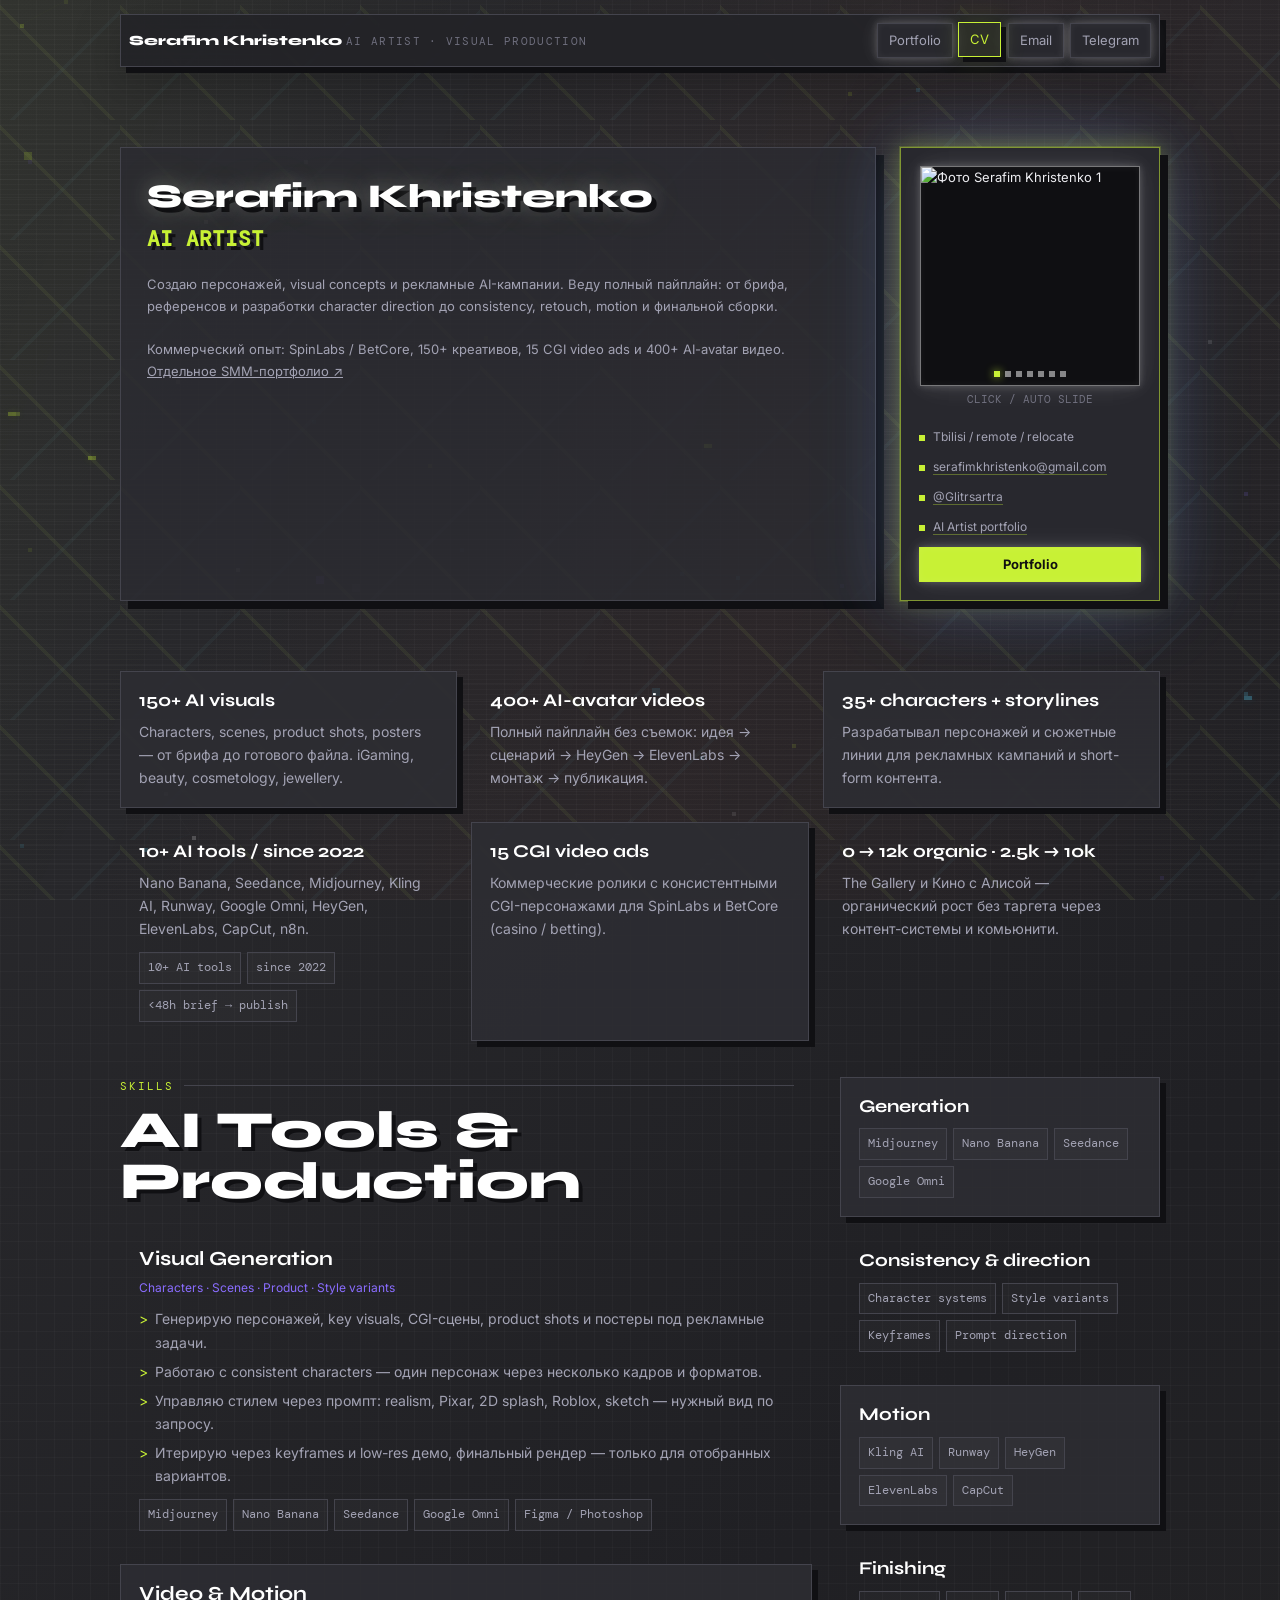
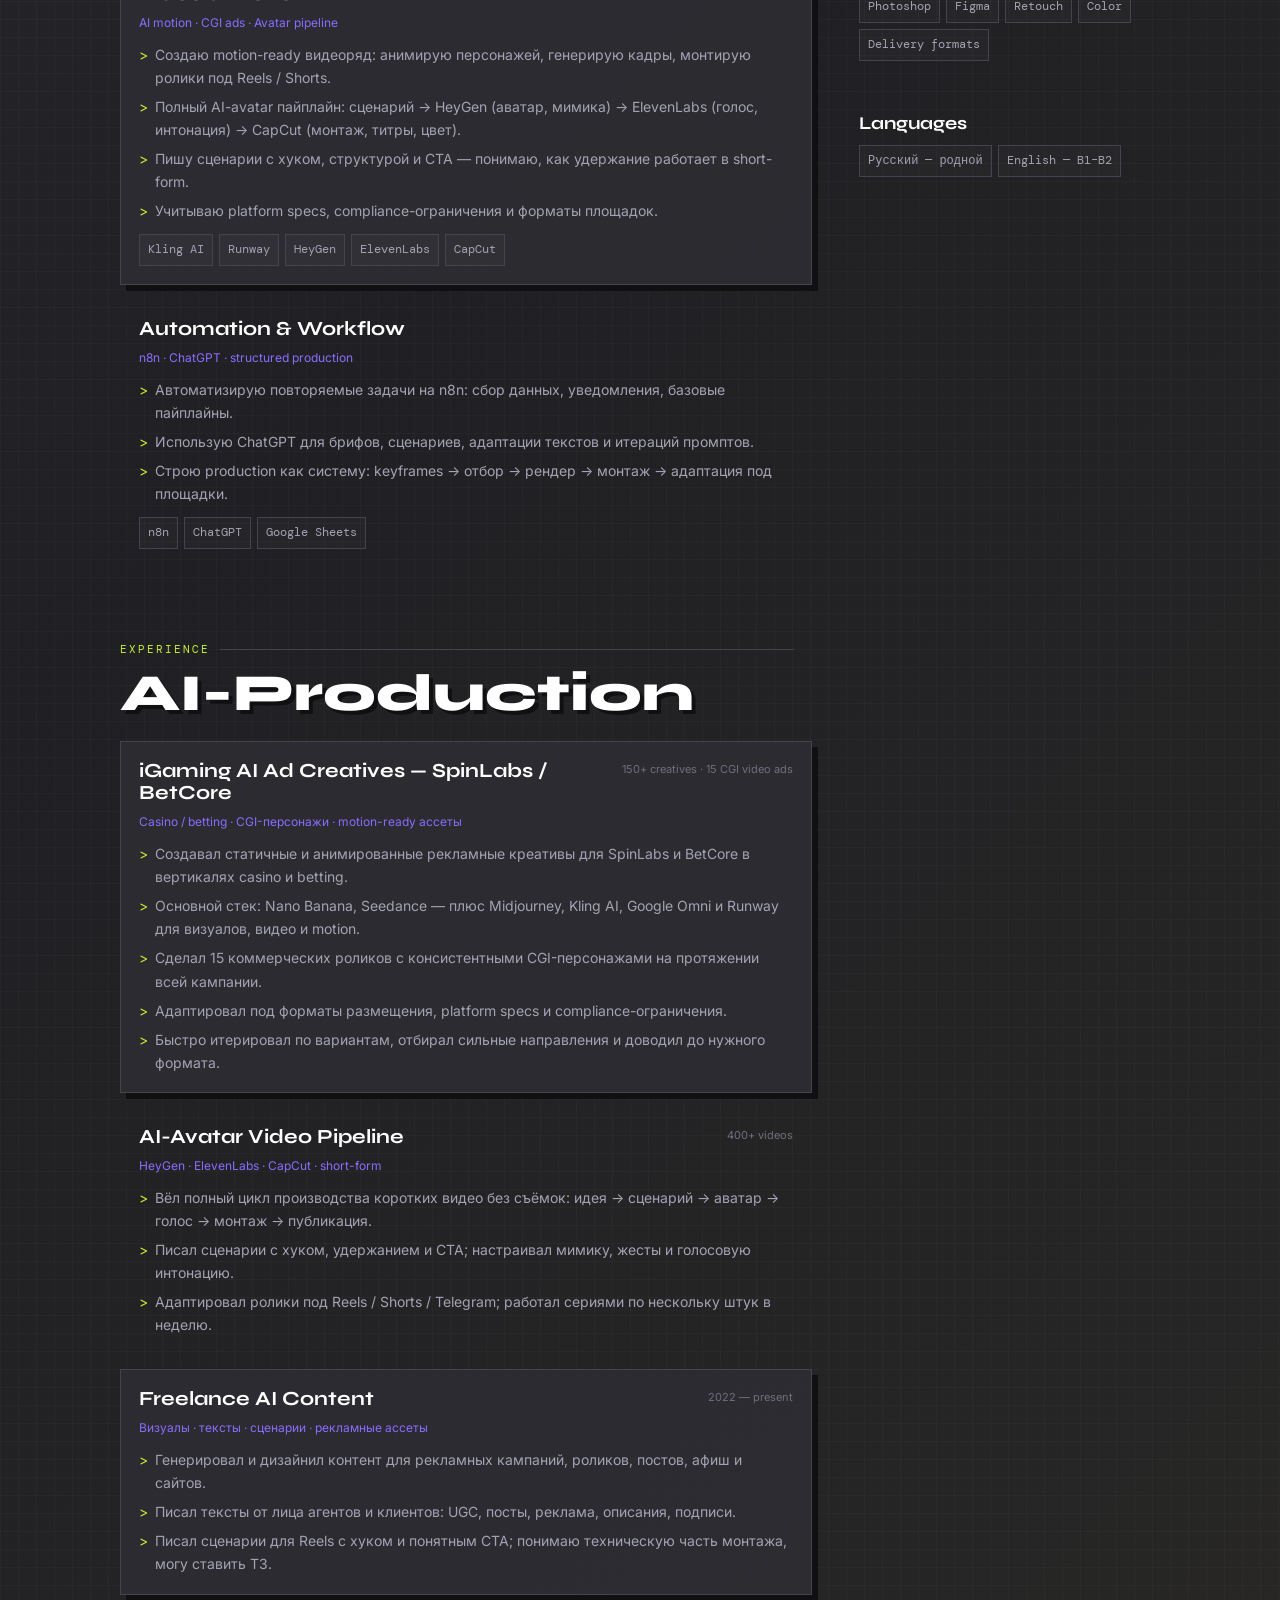
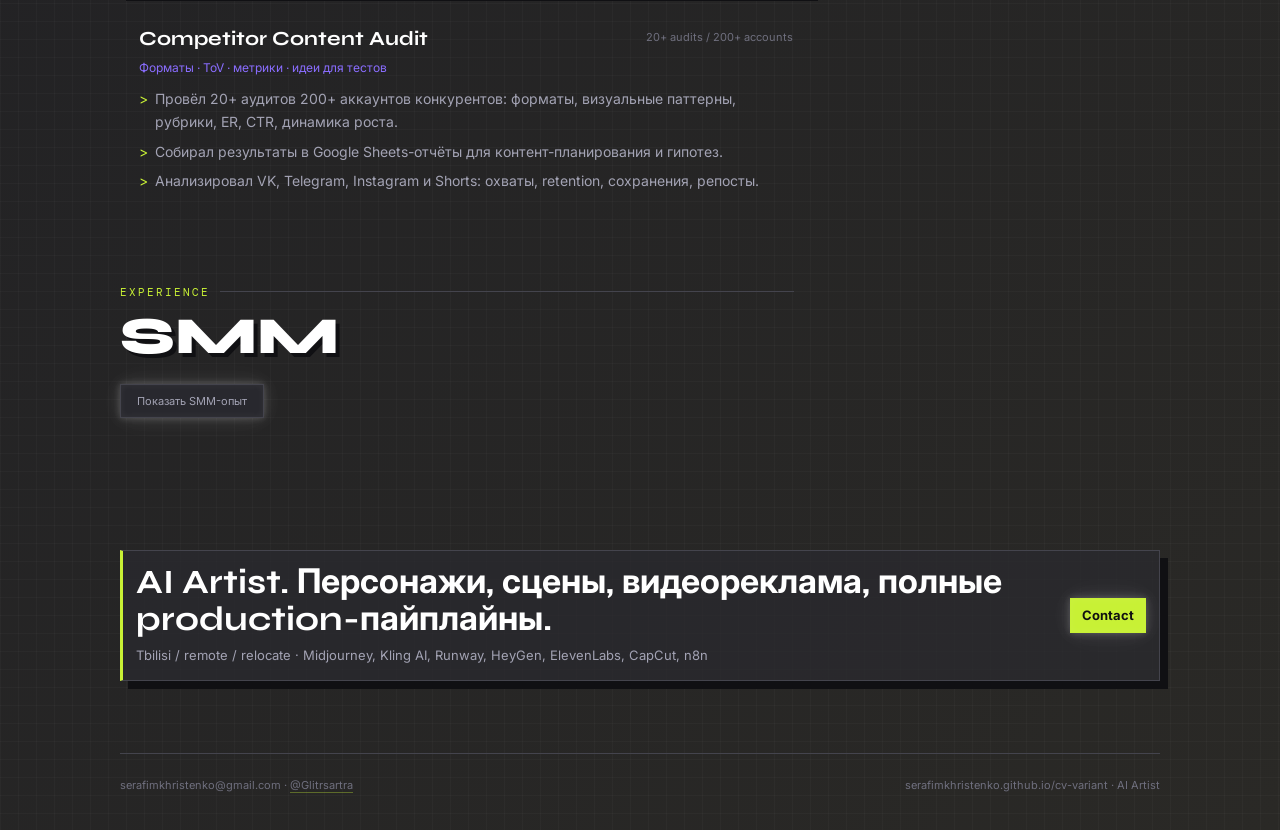
==== commit fac05458: "Redesign AI Artist portfolio" ====
--- a/cv.html
+++ b/cv.html
@@ -3,11 +3,11 @@
 <head>
   <meta charset="utf-8">
   <meta name="viewport" content="width=device-width, initial-scale=1">
-  <title>Serafim Khristenko — AI Artist & Content Creator CV</title>
+  <title>Serafim Khristenko — AI Artist CV</title>
   <link rel="preconnect" href="https://fonts.googleapis.com">
   <link rel="preconnect" href="https://fonts.gstatic.com" crossorigin>
   <link href="https://fonts.googleapis.com/css2?family=DM+Mono:wght@400;500&family=Inter:wght@400;500;600;700&family=Syne:wght@700;800&display=swap" rel="stylesheet">
-  <link rel="stylesheet" href="styles.css?v=ai-creative-gallery">
+  <link rel="stylesheet" href="styles.css?v=editorial-ai-artist">
 </head>
 <body>
   <canvas class="pixel-canvas" aria-hidden="true"></canvas>
@@ -16,7 +16,7 @@
     <a class="brand" href="index.html?fresh=ai-creative-gallery" aria-label="Back to portfolio">
       <span class="brand-text">
         <span class="brand-name">Serafim Khristenko</span>
-        <span class="brand-role">AI Artist · Content Creator</span>
+        <span class="brand-role">AI Artist · Visual Production</span>
       </span>
     </a>
     <nav class="nav" aria-label="Primary navigation">
@@ -33,12 +33,12 @@
     <section class="cv-hero">
       <div class="cv-title">
         <h1 class="glow-name" data-glow-name>Serafim Khristenko</h1>
-        <h2 class="cv-role-heading">AI Artist / Content Creator</h2>
+        <h2 class="cv-role-heading">AI Artist</h2>
         <p>
-          Создаю рекламные AI-визуалы, короткие видео и character-led кампании. Работаю с полным пайплайном: от промпта и разработки персонажа до motion, монтажа и публикации. Использую AI-инструменты с 2022 года.
+          Создаю персонажей, visual concepts и рекламные AI-кампании. Веду полный пайплайн: от брифа, референсов и разработки character direction до consistency, retouch, motion и финальной сборки.
         </p>
         <p>
-          Параллельно — опыт в органическом SMM-росте, контент-системах и комьюнити-механиках для культурных и продуктовых проектов.
+          Коммерческий опыт: SpinLabs / BetCore, 150+ креативов, 15 CGI video ads и 400+ AI-avatar видео. <a href="https://serafimkhristenko.github.io/portfolio-project/">Отдельное SMM-портфолио ↗</a>
         </p>
       </div>
       <aside class="cv-contact">
@@ -66,7 +66,7 @@
         <div class="contact-line">Tbilisi / remote / relocate</div>
         <div class="contact-line"><a href="mailto:serafimkhristenko@gmail.com">serafimkhristenko@gmail.com</a></div>
         <div class="contact-line"><a href="https://t.me/Glitrsartra">@Glitrsartra</a></div>
-        <div class="contact-line"><a href="https://glitrsartra.github.io">glitrsartra.github.io</a></div>
+        <div class="contact-line"><a href="https://serafimkhristenko.github.io/cv-variant/">AI Artist portfolio</a></div>
         <a class="pixel-button primary" href="index.html?fresh=ai-creative-gallery">Portfolio</a>
       </aside>
     </section>
@@ -322,45 +322,44 @@
       <aside class="side-stack">
 
         <section class="cv-card">
-          <strong>AI Tools</strong>
+          <strong>Generation</strong>
           <div class="pill-list" style="margin-top:12px">
             <span class="pill">Midjourney</span>
             <span class="pill">Nano Banana</span>
             <span class="pill">Seedance</span>
+            <span class="pill">Google Omni</span>
+          </div>
+        </section>
+
+        <section class="cv-card cv-card--flat">
+          <strong>Consistency & direction</strong>
+          <div class="pill-list" style="margin-top:12px">
+            <span class="pill">Character systems</span>
+            <span class="pill">Style variants</span>
+            <span class="pill">Keyframes</span>
+            <span class="pill">Prompt direction</span>
+          </div>
+        </section>
+
+        <section class="cv-card">
+          <strong>Motion</strong>
+          <div class="pill-list" style="margin-top:12px">
             <span class="pill">Kling AI</span>
-            <span class="pill">Google Omni</span>
             <span class="pill">Runway</span>
             <span class="pill">HeyGen</span>
             <span class="pill">ElevenLabs</span>
             <span class="pill">CapCut</span>
-            <span class="pill">ChatGPT</span>
-            <span class="pill">n8n</span>
+          </div>
+        </section>
+
+        <section class="cv-card cv-card--flat">
+          <strong>Finishing</strong>
+          <div class="pill-list" style="margin-top:12px">
+            <span class="pill">Photoshop</span>
             <span class="pill">Figma</span>
-            <span class="pill">Photoshop</span>
-          </div>
-        </section>
-
-        <section class="cv-card cv-card--flat">
-          <strong>Channels</strong>
-          <div class="pill-list" style="margin-top:12px">
-            <span class="pill">Instagram Reels</span>
-            <span class="pill">YouTube Shorts</span>
-            <span class="pill">Telegram</span>
-            <span class="pill">VK</span>
-            <span class="pill">TikTok</span>
-          </div>
-        </section>
-
-        <section class="cv-card">
-          <strong>Production skills</strong>
-          <div class="pill-list" style="margin-top:12px">
-            <span class="pill">Character design</span>
-            <span class="pill">Prompt engineering</span>
-            <span class="pill">AI motion</span>
-            <span class="pill">Scriptwriting</span>
-            <span class="pill">Video editing</span>
-            <span class="pill">Style consistency</span>
-            <span class="pill">Brief → publish</span>
+            <span class="pill">Retouch</span>
+            <span class="pill">Color</span>
+            <span class="pill">Delivery formats</span>
           </div>
         </section>
 
@@ -386,10 +385,10 @@
 
   <footer class="footer shell">
     <span>serafimkhristenko@gmail.com · <a href="https://t.me/Glitrsartra">@Glitrsartra</a></span>
-    <span>glitrsartra.github.io · AI Artist / Content Creator</span>
+    <span>serafimkhristenko.github.io/cv-variant · AI Artist</span>
   </footer>
 
-  <script src="portfolio.js?v=ai-creative-gallery"></script>
+  <script src="portfolio.js?v=editorial-ai-artist"></script>
   <script src="element-picker.js?v=1"></script>
 </body>
 </html>
--- a/styles.css
+++ b/styles.css
@@ -3547,3 +3547,800 @@
   font-size: 11px;
   padding: 7px 16px;
 }
+/* Editorial AI Artist portfolio */
+.editorial-page {
+  --editorial-ink: #11110f;
+  --editorial-paper: #f3f0e8;
+  --editorial-white: #fff;
+  --editorial-accent: #c8f135;
+  --editorial-line: rgba(17, 17, 15, 0.22);
+  margin: 0;
+  color: var(--editorial-white);
+  background: #171816;
+  font-family: Inter, Arial, sans-serif;
+  overflow-x: hidden;
+}
+
+.editorial-page .pixel-canvas {
+  opacity: 0.28;
+}
+
+.editorial-page button,
+.editorial-page a {
+  -webkit-tap-highlight-color: transparent;
+}
+
+.editorial-header {
+  position: relative;
+  z-index: 10;
+  display: flex;
+  align-items: center;
+  justify-content: space-between;
+  gap: 24px;
+  min-height: 76px;
+  border-bottom: 1px solid rgba(255, 255, 255, 0.2);
+}
+
+.editorial-brand {
+  color: #fff;
+  font-family: Syne, sans-serif;
+  font-size: 18px;
+  font-weight: 800;
+  text-decoration: none;
+}
+
+.editorial-nav {
+  display: flex;
+  align-items: center;
+  gap: clamp(16px, 2vw, 32px);
+}
+
+.editorial-nav a {
+  color: rgba(255, 255, 255, 0.7);
+  font-family: "DM Mono", monospace;
+  font-size: 11px;
+  letter-spacing: 0.08em;
+  text-decoration: none;
+  text-transform: uppercase;
+  transition: color 160ms ease;
+}
+
+.editorial-nav a:hover,
+.editorial-nav a:focus-visible {
+  color: var(--editorial-accent);
+}
+
+.editorial-hero {
+  position: relative;
+  z-index: 1;
+  display: grid;
+  grid-template-columns: minmax(0, 0.9fr) minmax(420px, 0.7fr);
+  align-items: center;
+  gap: clamp(48px, 7vw, 120px);
+  min-height: calc(100vh - 76px);
+  padding-top: 56px;
+  padding-bottom: 72px;
+}
+
+.editorial-eyebrow,
+.editorial-index {
+  margin: 0 0 22px;
+  font-family: "DM Mono", monospace;
+  font-size: 11px;
+  font-weight: 500;
+  letter-spacing: 0.13em;
+  text-transform: uppercase;
+}
+
+.editorial-eyebrow {
+  color: var(--editorial-accent);
+}
+
+.editorial-hero h1 {
+  margin: 0;
+  color: #fff;
+  font-family: Syne, sans-serif;
+  font-size: clamp(64px, 8.5vw, 138px);
+  font-weight: 800;
+  letter-spacing: -0.075em;
+  line-height: 0.78;
+  text-transform: uppercase;
+}
+
+.editorial-hero h1 span {
+  display: block;
+  margin-bottom: 22px;
+  color: rgba(255, 255, 255, 0.68);
+  font-family: "DM Mono", monospace;
+  font-size: clamp(15px, 1.5vw, 22px);
+  font-weight: 500;
+  letter-spacing: 0.04em;
+  line-height: 1;
+  text-transform: none;
+}
+
+.editorial-lead {
+  max-width: 650px;
+  margin: 38px 0 0;
+  color: rgba(255, 255, 255, 0.76);
+  font-size: clamp(17px, 1.55vw, 22px);
+  line-height: 1.5;
+}
+
+.editorial-mobile-break {
+  display: none;
+}
+
+.editorial-nowrap {
+  white-space: nowrap;
+}
+
+.editorial-proof {
+  display: grid;
+  grid-template-columns: repeat(2, minmax(0, 1fr));
+  max-width: 610px;
+  margin-top: 42px;
+  border-top: 1px solid rgba(255, 255, 255, 0.26);
+  border-left: 1px solid rgba(255, 255, 255, 0.26);
+}
+
+.editorial-proof span {
+  padding: 15px 16px;
+  border-right: 1px solid rgba(255, 255, 255, 0.26);
+  border-bottom: 1px solid rgba(255, 255, 255, 0.26);
+  color: #fff;
+  font-family: "DM Mono", monospace;
+  font-size: 12px;
+  text-transform: uppercase;
+}
+
+.editorial-arrow-link {
+  display: inline-flex;
+  align-items: center;
+  gap: 20px;
+  margin-top: 32px;
+  color: var(--editorial-accent);
+  font-family: "DM Mono", monospace;
+  font-size: 12px;
+  font-weight: 500;
+  letter-spacing: 0.05em;
+  text-decoration: none;
+  text-transform: uppercase;
+}
+
+.editorial-arrow-link span {
+  font-size: 20px;
+}
+
+.editorial-hero-art,
+.editorial-work {
+  appearance: none;
+  padding: 0;
+  overflow: hidden;
+  border: 0;
+  border-radius: 0;
+  background: transparent;
+  cursor: zoom-in;
+}
+
+.editorial-hero-art {
+  position: relative;
+  min-height: 72vh;
+  border: 1px solid rgba(255, 255, 255, 0.24);
+  background: #d8d5cd;
+}
+
+.editorial-hero-art::before {
+  content: "Selected character study / 2026";
+  position: absolute;
+  z-index: 2;
+  right: 18px;
+  bottom: 16px;
+  padding: 8px 10px;
+  color: #fff;
+  background: var(--editorial-ink);
+  font-family: "DM Mono", monospace;
+  font-size: 10px;
+  letter-spacing: 0.08em;
+  text-transform: uppercase;
+}
+
+.editorial-hero-art img,
+.editorial-work img {
+  display: block;
+  width: 100%;
+  height: 100%;
+  object-fit: cover;
+  transition: transform 420ms cubic-bezier(0.2, 0.7, 0, 1);
+}
+
+.editorial-hero-art:hover img,
+.editorial-work:hover img {
+  transform: scale(1.018);
+}
+
+.editorial-intro {
+  position: relative;
+  z-index: 1;
+  color: var(--editorial-ink);
+  background: var(--editorial-accent);
+}
+
+.editorial-intro-grid {
+  display: grid;
+  grid-template-columns: 0.35fr 1.15fr 0.7fr;
+  gap: clamp(30px, 5vw, 86px);
+  align-items: start;
+  padding-top: clamp(70px, 8vw, 130px);
+  padding-bottom: clamp(70px, 8vw, 130px);
+}
+
+.editorial-intro h2,
+.editorial-case h2,
+.editorial-process h2,
+.editorial-contact h2 {
+  margin: 0;
+  font-family: Syne, sans-serif;
+  font-size: clamp(42px, 6vw, 92px);
+  font-weight: 800;
+  letter-spacing: -0.06em;
+  line-height: 0.92;
+}
+
+.editorial-intro-grid > p:last-child {
+  margin: 0;
+  font-size: 17px;
+  line-height: 1.65;
+}
+
+.editorial-case {
+  position: relative;
+  z-index: 1;
+  padding: clamp(90px, 10vw, 165px) 0;
+}
+
+.editorial-case--light {
+  color: var(--editorial-ink);
+  background: #fff;
+}
+
+.editorial-case--paper {
+  color: var(--editorial-ink);
+  background: var(--editorial-paper);
+}
+
+.editorial-case--dark {
+  color: #fff;
+  background: #11110f;
+}
+
+.editorial-case-head {
+  display: grid;
+  grid-template-columns: minmax(0, 1.4fr) minmax(280px, 0.55fr);
+  gap: clamp(40px, 8vw, 140px);
+  align-items: end;
+  margin-bottom: clamp(56px, 7vw, 110px);
+}
+
+.editorial-case-head h2 {
+  max-width: 980px;
+}
+
+.editorial-case-head > p {
+  margin: 0;
+  font-size: 16px;
+  line-height: 1.65;
+}
+
+.editorial-brief-grid {
+  display: grid;
+  grid-template-columns: repeat(3, minmax(0, 1fr));
+  margin-bottom: 56px;
+  border-top: 1px solid var(--editorial-line);
+  border-left: 1px solid var(--editorial-line);
+}
+
+.editorial-brief-grid > div {
+  min-height: 150px;
+  padding: 20px;
+  border-right: 1px solid var(--editorial-line);
+  border-bottom: 1px solid var(--editorial-line);
+}
+
+.editorial-brief-grid span,
+.editorial-pipeline span {
+  display: block;
+  margin-bottom: 20px;
+  font-family: "DM Mono", monospace;
+  font-size: 11px;
+  font-weight: 500;
+  letter-spacing: 0.1em;
+  text-transform: uppercase;
+}
+
+.editorial-brief-grid p {
+  margin: 0;
+  font-size: 15px;
+  line-height: 1.6;
+}
+
+.editorial-gallery {
+  display: grid;
+  gap: 12px;
+}
+
+.editorial-gallery--commercial {
+  grid-template-columns: 1.45fr 0.78fr 0.78fr;
+  grid-template-rows: minmax(340px, 42vw) minmax(260px, 30vw);
+}
+
+.editorial-gallery--commercial .editorial-work--hero {
+  grid-row: 1 / 3;
+}
+
+.editorial-gallery--commercial .editorial-work--wide {
+  grid-column: 2 / 4;
+}
+
+.editorial-gallery--styles {
+  grid-template-columns: repeat(4, minmax(0, 1fr));
+}
+
+.editorial-gallery--styles .editorial-work {
+  display: grid;
+  grid-template-rows: minmax(360px, 45vw) auto;
+  color: var(--editorial-ink);
+  text-align: left;
+}
+
+.editorial-gallery--styles .editorial-work img {
+  min-height: 0;
+}
+
+.editorial-gallery--styles .editorial-work span {
+  padding: 13px 0;
+  border-bottom: 1px solid var(--editorial-line);
+  font-family: "DM Mono", monospace;
+  font-size: 11px;
+  letter-spacing: 0.08em;
+  text-transform: uppercase;
+}
+
+.editorial-gallery--worlds {
+  grid-template-columns: 1fr 1fr 0.85fr;
+  grid-template-rows: minmax(350px, 36vw) minmax(300px, 31vw);
+}
+
+.editorial-gallery--worlds .editorial-work--tall {
+  grid-row: 1 / 3;
+}
+
+.editorial-gallery--worlds .editorial-work--wide {
+  grid-column: 2 / 4;
+}
+
+.editorial-gallery--personal {
+  grid-template-columns: 1fr 1.35fr;
+  min-height: 720px;
+}
+
+.editorial-gallery--personal .editorial-work:first-child img {
+  object-position: center top;
+}
+
+.editorial-video-grid {
+  display: grid;
+  grid-template-columns: 1fr 1fr;
+  gap: 12px;
+  margin-top: 12px;
+}
+
+.editorial-video-grid figure {
+  margin: 0;
+  background: var(--editorial-ink);
+}
+
+.editorial-video-grid video {
+  display: block;
+  width: 100%;
+  max-height: 760px;
+  aspect-ratio: 9 / 16;
+  background: #000;
+  object-fit: contain;
+}
+
+.editorial-video-grid figcaption {
+  display: flex;
+  justify-content: space-between;
+  gap: 20px;
+  padding: 14px 16px;
+  color: #fff;
+  font-family: "DM Mono", monospace;
+  font-size: 11px;
+  letter-spacing: 0.06em;
+  text-transform: uppercase;
+}
+
+.editorial-video-grid figcaption span {
+  color: var(--editorial-accent);
+}
+
+.editorial-pipeline {
+  display: grid;
+  grid-template-columns: 0.22fr 1fr auto;
+  gap: 30px;
+  align-items: start;
+  margin-top: 34px;
+  padding-top: 20px;
+  border-top: 1px solid currentColor;
+}
+
+.editorial-pipeline span,
+.editorial-pipeline p,
+.editorial-pipeline strong {
+  margin: 0;
+}
+
+.editorial-pipeline p {
+  font-family: "DM Mono", monospace;
+  font-size: 12px;
+  line-height: 1.6;
+}
+
+.editorial-pipeline strong {
+  font-size: 13px;
+  text-align: right;
+  text-transform: uppercase;
+}
+
+.editorial-process {
+  position: relative;
+  z-index: 1;
+  padding: clamp(90px, 10vw, 165px) 0;
+  color: var(--editorial-ink);
+  background: var(--editorial-accent);
+}
+
+.editorial-process header {
+  display: grid;
+  grid-template-columns: 0.35fr 1.6fr;
+  gap: 50px;
+  margin-bottom: 70px;
+}
+
+.editorial-process-list {
+  display: grid;
+  grid-template-columns: repeat(3, 1fr);
+  margin: 0;
+  padding: 0;
+  border-top: 1px solid var(--editorial-ink);
+  border-left: 1px solid var(--editorial-ink);
+  list-style: none;
+}
+
+.editorial-process-list li {
+  min-height: 280px;
+  padding: 22px;
+  border-right: 1px solid var(--editorial-ink);
+  border-bottom: 1px solid var(--editorial-ink);
+}
+
+.editorial-process-list li > span {
+  display: block;
+  margin-bottom: 70px;
+  font-family: "DM Mono", monospace;
+  font-size: 11px;
+}
+
+.editorial-process-list strong {
+  display: block;
+  margin-bottom: 18px;
+  font-family: Syne, sans-serif;
+  font-size: 25px;
+}
+
+.editorial-process-list p {
+  margin: 0;
+  font-size: 14px;
+  line-height: 1.6;
+}
+
+.editorial-contact {
+  position: relative;
+  z-index: 1;
+  padding: clamp(100px, 12vw, 190px) 0;
+  background: #171816;
+}
+
+.editorial-contact-grid {
+  display: grid;
+  grid-template-columns: 1.35fr 0.65fr;
+  gap: clamp(50px, 10vw, 180px);
+  align-items: end;
+}
+
+.editorial-contact h2 {
+  max-width: 920px;
+}
+
+.editorial-contact-links {
+  display: grid;
+}
+
+.editorial-contact-links a {
+  padding: 16px 0;
+  border-bottom: 1px solid rgba(255, 255, 255, 0.24);
+  color: #fff;
+  font-size: 15px;
+  text-decoration: none;
+}
+
+.editorial-contact-links a:hover,
+.editorial-contact-links a:focus-visible {
+  color: var(--editorial-accent);
+}
+
+.editorial-contact-links .editorial-secondary-link {
+  margin-top: 24px;
+  color: rgba(255, 255, 255, 0.6);
+  font-family: "DM Mono", monospace;
+  font-size: 11px;
+  letter-spacing: 0.06em;
+  text-transform: uppercase;
+}
+
+.editorial-footer {
+  position: relative;
+  z-index: 1;
+  display: flex;
+  justify-content: space-between;
+  padding-top: 24px;
+  padding-bottom: 24px;
+  border-top: 1px solid rgba(255, 255, 255, 0.2);
+  color: rgba(255, 255, 255, 0.62);
+  font-family: "DM Mono", monospace;
+  font-size: 11px;
+  text-transform: uppercase;
+}
+
+.editorial-footer a {
+  color: inherit;
+  text-decoration: none;
+}
+
+.editorial-page .lightbox {
+  z-index: 100;
+}
+
+.editorial-page .lightbox-panel {
+  border-color: rgba(255, 255, 255, 0.32);
+  background: #11110f;
+  box-shadow: none;
+}
+
+.editorial-page .lightbox-meta {
+  color: #fff;
+}
+
+@media (max-width: 1100px) {
+  .editorial-hero {
+    grid-template-columns: 1fr 0.8fr;
+    gap: 42px;
+  }
+
+  .editorial-hero-art {
+    min-height: 620px;
+  }
+
+  .editorial-gallery--styles {
+    grid-template-columns: repeat(2, 1fr);
+  }
+
+  .editorial-gallery--personal {
+    min-height: 600px;
+  }
+}
+
+@media (max-width: 820px) {
+  .editorial-header {
+    align-items: flex-start;
+    padding-top: 18px;
+    padding-bottom: 18px;
+  }
+
+  .editorial-nav {
+    flex-wrap: wrap;
+    justify-content: flex-end;
+    gap: 11px 16px;
+  }
+
+  .editorial-hero {
+    grid-template-columns: 1fr;
+    min-height: auto;
+  }
+
+  .editorial-hero-art {
+    min-height: min(720px, 105vw);
+  }
+
+  .editorial-intro-grid,
+  .editorial-case-head,
+  .editorial-contact-grid {
+    grid-template-columns: 1fr;
+  }
+
+  .editorial-intro-grid {
+    gap: 30px;
+  }
+
+  .editorial-brief-grid {
+    grid-template-columns: 1fr;
+  }
+
+  .editorial-brief-grid > div {
+    min-height: auto;
+  }
+
+  .editorial-gallery--commercial {
+    grid-template-columns: 1fr 1fr;
+    grid-template-rows: minmax(520px, 100vw) minmax(260px, 58vw) minmax(300px, 65vw);
+  }
+
+  .editorial-gallery--commercial .editorial-work--hero {
+    grid-column: 1 / 3;
+    grid-row: auto;
+  }
+
+  .editorial-gallery--commercial .editorial-work--wide {
+    grid-column: 1 / 3;
+  }
+
+  .editorial-gallery--worlds {
+    grid-template-columns: 1fr 1fr;
+    grid-template-rows: minmax(520px, 105vw) minmax(260px, 60vw) minmax(300px, 70vw);
+  }
+
+  .editorial-gallery--worlds .editorial-work--tall {
+    grid-column: 1 / 3;
+    grid-row: auto;
+  }
+
+  .editorial-gallery--worlds .editorial-work--wide {
+    grid-column: 1 / 3;
+  }
+
+  .editorial-gallery--personal {
+    min-height: 520px;
+  }
+
+  .editorial-pipeline {
+    grid-template-columns: 1fr;
+    gap: 12px;
+  }
+
+  .editorial-pipeline strong {
+    text-align: left;
+  }
+
+  .editorial-process header {
+    grid-template-columns: 1fr;
+    gap: 20px;
+  }
+
+  .editorial-process-list {
+    grid-template-columns: repeat(2, 1fr);
+  }
+}
+
+@media (max-width: 560px) {
+  .editorial-header {
+    display: block;
+  }
+
+  .editorial-nav {
+    justify-content: flex-start;
+    margin-top: 16px;
+  }
+
+  .editorial-nav a {
+    font-size: 10px;
+  }
+
+  .editorial-hero {
+    gap: 44px;
+    padding-top: 62px;
+  }
+
+  .editorial-hero h1 {
+    max-width: 100%;
+    font-size: clamp(50px, 15.2vw, 66px);
+    letter-spacing: -0.085em;
+  }
+
+  .editorial-hero-copy,
+  .editorial-intro-grid > *,
+  .editorial-case-head > *,
+  .editorial-contact-grid > * {
+    min-width: 0;
+    max-width: 100%;
+  }
+
+  .editorial-lead {
+    width: calc(100% - 24px);
+    margin-top: 28px;
+    font-size: 15px;
+    white-space: normal;
+    overflow-wrap: break-word;
+  }
+
+  .editorial-mobile-break {
+    display: inline;
+  }
+
+  .editorial-proof {
+    grid-template-columns: 1fr;
+  }
+
+  .editorial-hero-art {
+    min-height: 126vw;
+  }
+
+  .editorial-intro h2,
+  .editorial-case h2,
+  .editorial-process h2,
+  .editorial-contact h2 {
+    max-width: 100%;
+    font-size: clamp(38px, 11.2vw, 50px);
+    overflow-wrap: anywhere;
+  }
+
+  .editorial-gallery--commercial,
+  .editorial-gallery--worlds,
+  .editorial-gallery--styles,
+  .editorial-gallery--personal,
+  .editorial-video-grid {
+    grid-template-columns: 1fr;
+    grid-template-rows: none;
+  }
+
+  .editorial-gallery--commercial .editorial-work--hero,
+  .editorial-gallery--commercial .editorial-work--wide,
+  .editorial-gallery--worlds .editorial-work--tall,
+  .editorial-gallery--worlds .editorial-work--wide {
+    grid-column: auto;
+    grid-row: auto;
+  }
+
+  .editorial-gallery .editorial-work {
+    min-height: 105vw;
+  }
+
+  .editorial-gallery--styles .editorial-work {
+    grid-template-rows: minmax(0, 118vw) auto;
+  }
+
+  .editorial-gallery--personal {
+    min-height: auto;
+  }
+
+  .editorial-video-grid video {
+    max-height: none;
+  }
+
+  .editorial-process-list {
+    grid-template-columns: 1fr;
+  }
+
+  .editorial-process-list li {
+    min-height: 230px;
+  }
+
+  .editorial-process-list li > span {
+    margin-bottom: 48px;
+  }
+
+  .editorial-footer {
+    display: grid;
+    gap: 12px;
+  }
+}
